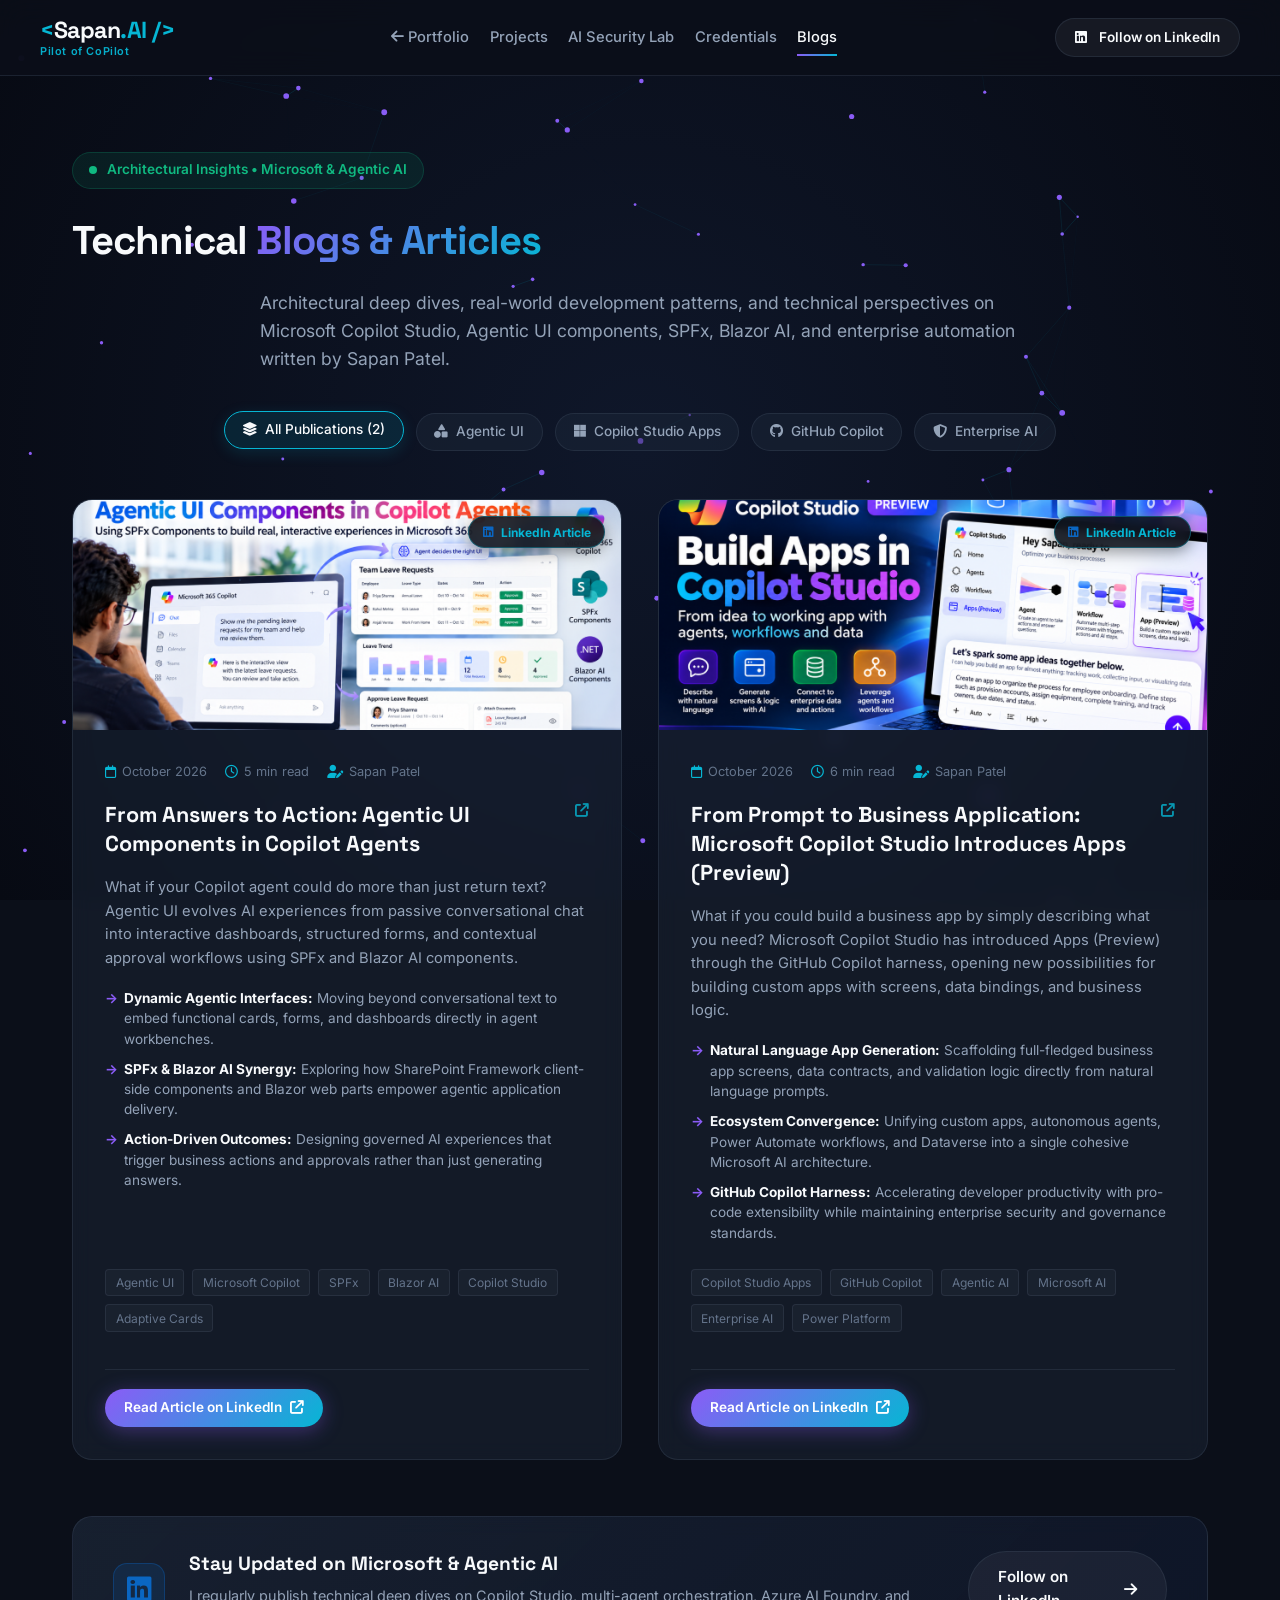
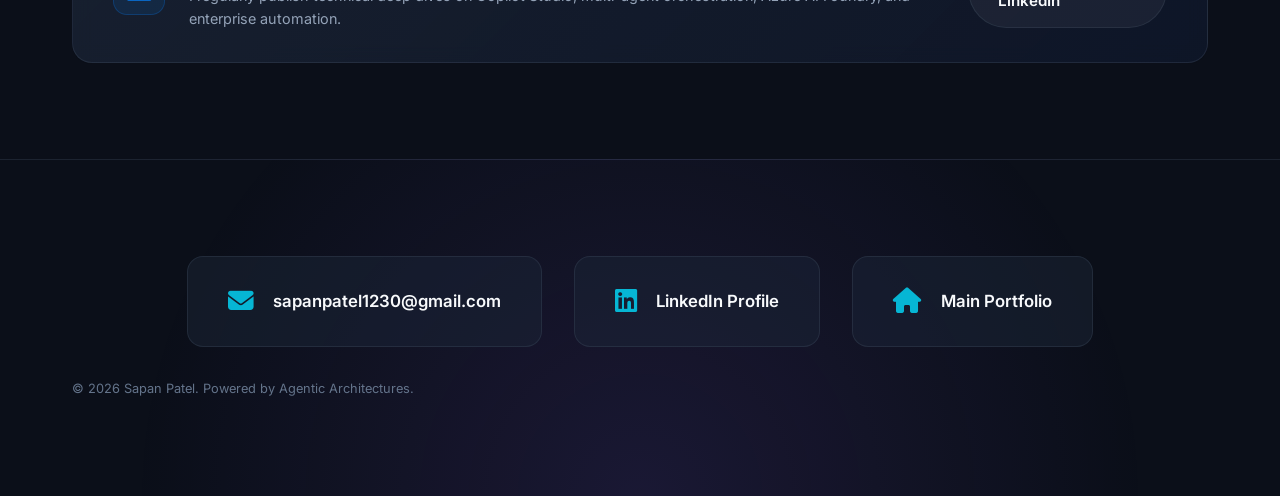
==== blogs.html @ 6edb5a51 "feat: move blogs to standalone blogs.html, remove blogs from main page, and fix header spacing" ====
<!DOCTYPE html>
<html lang="en">
<head>
    <meta charset="UTF-8">
    <meta name="viewport" content="width=device-width, initial-scale=1.0">
    <title>Technical Blogs &amp; Articles | Sapan Patel - AI Automation Lead &amp; Agent Architect</title>
    <meta name="description" content="Technical publications, articles, and architectural deep dives by Sapan Patel on Microsoft Copilot Studio, Agentic UI, SPFx, Blazor AI, and autonomous enterprise systems.">
    <!-- Google Fonts -->
    <link rel="preconnect" href="https://fonts.googleapis.com">
    <link rel="preconnect" href="https://fonts.gstatic.com" crossorigin>
    <link href="https://fonts.googleapis.com/css2?family=Space+Grotesk:wght@300;400;500;600;700&family=Inter:wght@300;400;500;600;700&display=swap" rel="stylesheet">
    <!-- FontAwesome icons -->
    <link rel="stylesheet" href="https://cdnjs.cloudflare.com/ajax/libs/font-awesome/6.4.0/css/all.min.css">
    <!-- Stylesheet -->
    <link rel="stylesheet" href="index.css?v=30.0">
</head>
<body class="blogs-page">
    <!-- Canvas for neural particle background -->
    <canvas id="particle-canvas"></canvas>

    <!-- Floating Navigation Bar -->
    <header class="header">
        <div class="logo">
            <a href="index.html" class="logo-link" title="Return to Sapan Patel Portfolio">
                <span class="logo-main"><span class="logo-accent">&lt;</span>Sapan<span class="logo-accent">.AI /&gt;</span></span>
                <span class="logo-tagline">Pilot of CoPilot</span>
            </a>
        </div>
        <nav class="nav-links">
            <a href="index.html" class="nav-link"><i class="fa-solid fa-arrow-left"></i> Portfolio</a>
            <a href="index.html#projects" class="nav-link">Projects</a>
            <a href="prompt-propagation-firewall.html" class="nav-link">AI Security Lab</a>
            <a href="index.html#credentials" class="nav-link">Credentials</a>
            <a href="blogs.html" class="nav-link active">Blogs</a>
        </nav>
        <div class="header-cta">
            <a href="https://in.linkedin.com/in/sapan-patel-807321222" target="_blank" rel="noopener noreferrer" class="btn btn-secondary btn-sm">
                <i class="fa-brands fa-linkedin"></i> Follow on LinkedIn
            </a>
        </div>
        <button class="mobile-menu-btn" aria-label="Toggle Menu">
            <i class="fa-solid fa-bars"></i>
        </button>
    </header>

    <!-- Mobile Navigation Drawer -->
    <div class="mobile-nav">
        <a href="index.html" class="mobile-link"><i class="fa-solid fa-arrow-left"></i> Back to Portfolio</a>
        <a href="index.html#projects" class="mobile-link">Projects</a>
        <a href="prompt-propagation-firewall.html" class="mobile-link">AI Security Lab</a>
        <a href="index.html#credentials" class="mobile-link">Credentials</a>
        <a href="blogs.html" class="mobile-link active">Blogs</a>
        <a href="https://in.linkedin.com/in/sapan-patel-807321222" target="_blank" rel="noopener noreferrer" class="mobile-link">
            <i class="fa-brands fa-linkedin"></i> LinkedIn Profile
        </a>
        <a href="index.html#contact" class="mobile-link">Contact</a>
    </div>

    <!-- Main Content Container -->
    <main class="blogs-main">
        <!-- Hero Header Section -->
        <section class="section blogs-hero-section">
            <div class="container text-center">
                <div class="status-badge" style="margin-bottom: 1.25rem;">
                    <span class="pulse-dot"></span> Architectural Insights • Microsoft &amp; Agentic AI
                </div>
                <h1 class="section-title">
                    Technical <span class="gradient-text">Blogs &amp; Articles</span>
                </h1>
                <p class="section-subtitle" style="max-width: 760px; margin: 0 auto 2.5rem auto;">
                    Architectural deep dives, real-world development patterns, and technical perspectives on Microsoft Copilot Studio, Agentic UI components, SPFx, Blazor AI, and enterprise automation written by Sapan Patel.
                </p>

                <!-- Filter Topics Strip -->
                <div class="blog-filter-strip">
                    <span class="blog-filter-pill active"><i class="fa-solid fa-layer-group"></i> All Publications (2)</span>
                    <span class="blog-filter-pill"><i class="fa-solid fa-shapes"></i> Agentic UI</span>
                    <span class="blog-filter-pill"><i class="fa-brands fa-microsoft"></i> Copilot Studio Apps</span>
                    <span class="blog-filter-pill"><i class="fa-brands fa-github"></i> GitHub Copilot</span>
                    <span class="blog-filter-pill"><i class="fa-solid fa-shield-halved"></i> Enterprise AI</span>
                </div>
            </div>
        </section>

        <!-- Articles Grid Section -->
        <section class="section blogs-content-section" style="padding-top: 0;">
            <div class="container">
                <div class="blogs-grid">
                    <!-- Blog Card 1: Agentic UI Components in Copilot Agents -->
                    <article class="blog-card animate-card">
                        <div class="blog-image-wrapper">
                            <img src="images/blog_agentic_ui.jpg" alt="From Answers to Action: Agentic UI Components in Copilot Agents" class="blog-img" loading="lazy">
                            <span class="blog-platform-badge">
                                <i class="fa-brands fa-linkedin"></i> LinkedIn Article
                            </span>
                        </div>
                        <div class="blog-body">
                            <div class="blog-meta">
                                <span class="blog-meta-item"><i class="fa-regular fa-calendar"></i> October 2026</span>
                                <span class="blog-meta-item"><i class="fa-regular fa-clock"></i> 5 min read</span>
                                <span class="blog-meta-item"><i class="fa-solid fa-user-pen"></i> Sapan Patel</span>
                            </div>
                            <h2 class="blog-title">
                                <a href="https://lnkd.in/p/dkiZC3sN" target="_blank" rel="noopener noreferrer" class="blog-title-link">
                                    From Answers to Action: Agentic UI Components in Copilot Agents <i class="fa-solid fa-arrow-up-right-from-square"></i>
                                </a>
                            </h2>
                            <p class="blog-desc">
                                What if your Copilot agent could do more than just return text? Agentic UI evolves AI experiences from passive conversational chat into interactive dashboards, structured forms, and contextual approval workflows using SPFx and Blazor AI components.
                            </p>
                            <ul class="blog-bullets">
                                <li><strong>Dynamic Agentic Interfaces:</strong> Moving beyond conversational text to embed functional cards, forms, and dashboards directly in agent workbenches.</li>
                                <li><strong>SPFx &amp; Blazor AI Synergy:</strong> Exploring how SharePoint Framework client-side components and Blazor web parts empower agentic application delivery.</li>
                                <li><strong>Action-Driven Outcomes:</strong> Designing governed AI experiences that trigger business actions and approvals rather than just generating answers.</li>
                            </ul>
                            <div class="blog-tags">
                                <span class="tag">Agentic UI</span>
                                <span class="tag">Microsoft Copilot</span>
                                <span class="tag">SPFx</span>
                                <span class="tag">Blazor AI</span>
                                <span class="tag">Copilot Studio</span>
                                <span class="tag">Adaptive Cards</span>
                            </div>
                            <div class="blog-footer">
                                <a href="https://lnkd.in/p/dkiZC3sN" target="_blank" rel="noopener noreferrer" class="btn btn-primary btn-sm blog-btn">
                                    Read Article on LinkedIn <i class="fa-solid fa-arrow-up-right-from-square"></i>
                                </a>
                            </div>
                        </div>
                    </article>

                    <!-- Blog Card 2: Copilot Studio Introduces Apps (Preview) -->
                    <article class="blog-card animate-card">
                        <div class="blog-image-wrapper">
                            <img src="images/blog_copilot_studio_apps.jpg" alt="From Prompt to Business Application: Microsoft Copilot Studio Introduces Apps" class="blog-img" loading="lazy">
                            <span class="blog-platform-badge">
                                <i class="fa-brands fa-linkedin"></i> LinkedIn Article
                            </span>
                        </div>
                        <div class="blog-body">
                            <div class="blog-meta">
                                <span class="blog-meta-item"><i class="fa-regular fa-calendar"></i> October 2026</span>
                                <span class="blog-meta-item"><i class="fa-regular fa-clock"></i> 6 min read</span>
                                <span class="blog-meta-item"><i class="fa-solid fa-user-pen"></i> Sapan Patel</span>
                            </div>
                            <h2 class="blog-title">
                                <a href="https://lnkd.in/p/dCj_-Ehf" target="_blank" rel="noopener noreferrer" class="blog-title-link">
                                    From Prompt to Business Application: Microsoft Copilot Studio Introduces Apps (Preview) <i class="fa-solid fa-arrow-up-right-from-square"></i>
                                </a>
                            </h2>
                            <p class="blog-desc">
                                What if you could build a business app by simply describing what you need? Microsoft Copilot Studio has introduced Apps (Preview) through the GitHub Copilot harness, opening new possibilities for building custom apps with screens, data bindings, and business logic.
                            </p>
                            <ul class="blog-bullets">
                                <li><strong>Natural Language App Generation:</strong> Scaffolding full-fledged business app screens, data contracts, and validation logic directly from natural language prompts.</li>
                                <li><strong>Ecosystem Convergence:</strong> Unifying custom apps, autonomous agents, Power Automate workflows, and Dataverse into a single cohesive Microsoft AI architecture.</li>
                                <li><strong>GitHub Copilot Harness:</strong> Accelerating developer productivity with pro-code extensibility while maintaining enterprise security and governance standards.</li>
                            </ul>
                            <div class="blog-tags">
                                <span class="tag">Copilot Studio Apps</span>
                                <span class="tag">GitHub Copilot</span>
                                <span class="tag">Agentic AI</span>
                                <span class="tag">Microsoft AI</span>
                                <span class="tag">Enterprise AI</span>
                                <span class="tag">Power Platform</span>
                            </div>
                            <div class="blog-footer">
                                <a href="https://lnkd.in/p/dCj_-Ehf" target="_blank" rel="noopener noreferrer" class="btn btn-primary btn-sm blog-btn">
                                    Read Article on LinkedIn <i class="fa-solid fa-arrow-up-right-from-square"></i>
                                </a>
                            </div>
                        </div>
                    </article>
                </div>

                <!-- Follow CTA Banner -->
                <div class="blogs-cta-banner">
                    <div class="blogs-cta-content">
                        <div class="blogs-cta-icon">
                            <i class="fa-brands fa-linkedin"></i>
                        </div>
                        <div class="blogs-cta-text">
                            <h4>Stay Updated on Microsoft &amp; Agentic AI</h4>
                            <p>I regularly publish technical deep dives on Copilot Studio, multi-agent orchestration, Azure AI Foundry, and enterprise automation.</p>
                        </div>
                    </div>
                    <a href="https://in.linkedin.com/in/sapan-patel-807321222" target="_blank" rel="noopener noreferrer" class="btn btn-secondary">
                        Follow on LinkedIn <i class="fa-solid fa-arrow-right"></i>
                    </a>
                </div>
            </div>
        </section>

        <!-- Footer -->
        <footer class="section contact-section" style="padding-top: 3rem;">
            <div class="container text-center">
                <div class="contact-links" style="margin-bottom: 2rem;">
                    <a href="mailto:sapanpatel1230@gmail.com" class="contact-card-link">
                        <div class="c-icon"><i class="fa-solid fa-envelope"></i></div>
                        <span>sapanpatel1230@gmail.com</span>
                    </a>
                    <a href="https://www.linkedin.com/in/sapan-patel-807321222/" target="_blank" rel="noopener noreferrer" class="contact-card-link">
                        <div class="c-icon"><i class="fa-brands fa-linkedin"></i></div>
                        <span>LinkedIn Profile</span>
                    </a>
                    <a href="index.html" class="contact-card-link">
                        <div class="c-icon"><i class="fa-solid fa-house"></i></div>
                        <span>Main Portfolio</span>
                    </a>
                </div>

                <div class="footer-note">
                    <p>&copy; 2026 Sapan Patel. Powered by Agentic Architectures.</p>
                </div>
            </div>
        </footer>
    </main>

    <!-- Interactivity Engine -->
    <script src="main.js?v=25.0"></script>
</body>
</html>
---- index.css ----
/* Sapan Patel Portfolio Theme Stylesheet */

/* --- CSS VARIABLES & TOKENS --- */
:root {
    --bg-darker: #0b0f19;
    --bg-dark: #0f172a;
    --bg-card: rgba(30, 41, 59, 0.45);
    --border-color: rgba(71, 85, 105, 0.3);
    
    --primary: #8b5cf6; /* Electric Purple */
    --primary-glow: rgba(139, 92, 246, 0.35);
    --secondary: #06b6d4; /* Neon Cyan */
    --secondary-glow: rgba(6, 182, 212, 0.35);
    --accent: #ec4899; /* Hot Pink */
    --success: #10b981; /* Emerald Green */
    --warning: #f59e0b; /* Amber */
    
    --text-primary: #f8fafc;
    --text-secondary: #94a3b8;
    --text-muted: #64748b;
    
    --font-heading: 'Space Grotesk', sans-serif;
    --font-body: 'Inter', sans-serif;
    --transition: all 0.3s cubic-bezier(0.4, 0, 0.2, 1);
}

/* --- RESET & BASE STYLES --- */
* {
    margin: 0;
    padding: 0;
    box-sizing: border-box;
    scroll-behavior: smooth;
}

body {
    background-color: var(--bg-darker);
    color: var(--text-primary);
    font-family: var(--font-body);
    line-height: 1.6;
    overflow-x: hidden;
}

#particle-canvas {
    position: fixed;
    top: 0;
    left: 0;
    width: 100vw;
    height: 100vh;
    z-index: -1;
    pointer-events: none;
    background: radial-gradient(circle at 50% 50%, #0f172a 0%, #070a13 100%);
}

.container {
    width: 100%;
    max-width: 1200px;
    margin: 0 auto;
    padding: 0 2rem;
}

/* --- NAVIGATION HEADER --- */
.header {
    position: fixed;
    top: 0;
    left: 0;
    width: 100%;
    height: 76px;
    display: flex;
    justify-content: space-between;
    align-items: center;
    padding: 0 2.5rem;
    gap: 1.5rem;
    z-index: 1000;
    background: rgba(11, 15, 25, 0.85);
    backdrop-filter: blur(14px);
    -webkit-backdrop-filter: blur(14px);
    border-bottom: 1px solid var(--border-color);
    transition: var(--transition);
}

.header.scrolled {
    height: 68px;
    background: rgba(7, 10, 19, 0.94);
    border-bottom-color: rgba(139, 92, 246, 0.25);
    box-shadow: 0 10px 30px rgba(0, 0, 0, 0.35);
}

.logo {
    display: flex;
    align-items: center;
}

.logo-link {
    text-decoration: none;
    display: inline-flex;
    flex-direction: column;
    justify-content: center;
    line-height: 1.15;
}

.logo-main {
    font-family: var(--font-heading);
    font-size: 1.45rem;
    font-weight: 700;
    letter-spacing: -0.5px;
    color: var(--text-primary);
    transition: var(--transition);
}

.logo-accent {
    color: var(--secondary);
}

.logo-tagline {
    font-family: var(--font-body);
    font-size: 0.68rem;
    font-weight: 600;
    letter-spacing: 0.6px;
    color: var(--secondary);
    opacity: 0.95;
    margin-top: 1px;
    transition: var(--transition);
}

.logo-link:hover .logo-main {
    color: #ffffff;
    text-shadow: 0 0 12px rgba(139, 92, 246, 0.4);
}

.logo-link:hover .logo-tagline {
    color: #38bdf8;
    opacity: 1;
}

.nav-links {
    display: flex;
    align-items: center;
    gap: clamp(1rem, 1.6vw, 1.85rem);
    white-space: nowrap;
}

.nav-link {
    text-decoration: none;
    color: var(--text-secondary);
    font-weight: 500;
    font-size: 0.92rem;
    transition: var(--transition);
    position: relative;
    padding: 0.4rem 0;
    white-space: nowrap;
}

.nav-link:hover, .nav-link.active {
    color: var(--text-primary);
}

.nav-link::after {
    content: '';
    position: absolute;
    bottom: 0;
    left: 0;
    width: 0;
    height: 2px;
    background: linear-gradient(to right, var(--primary), var(--secondary));
    transition: var(--transition);
}

.nav-link:hover::after, .nav-link.active::after {
    width: 100%;
}

.mobile-menu-btn {
    display: none;
    background: none;
    border: none;
    color: var(--text-primary);
    font-size: 1.5rem;
    cursor: pointer;
}

.mobile-nav {
    display: none;
}

/* --- BUTTONS --- */
.btn {
    display: inline-flex;
    align-items: center;
    gap: 0.75rem;
    padding: 0.8rem 1.8rem;
    border-radius: 50px;
    font-weight: 600;
    font-size: 0.95rem;
    text-decoration: none;
    cursor: pointer;
    transition: var(--transition);
}

.btn-sm {
    padding: 0.5rem 1.2rem;
    font-size: 0.85rem;
}

.btn-primary {
    background: linear-gradient(135deg, var(--primary) 0%, var(--secondary) 100%);
    color: #fff;
    border: none;
    box-shadow: 0 4px 20px var(--primary-glow);
}

.btn-primary:hover {
    transform: translateY(-2px);
    box-shadow: 0 6px 24px rgba(139, 92, 246, 0.5);
}

.btn-outline {
    background: transparent;
    color: var(--text-primary);
    border: 1px solid var(--primary);
}

.btn-outline:hover {
    background: rgba(139, 92, 246, 0.15);
    transform: translateY(-2px);
    border-color: var(--secondary);
}

.btn-secondary {
    background: rgba(255, 255, 255, 0.05);
    color: var(--text-primary);
    border: 1px solid var(--border-color);
}

.btn-secondary:hover {
    background: rgba(255, 255, 255, 0.1);
    border-color: var(--text-secondary);
}

/* --- SECTIONS --- */
.section {
    padding: 8rem 0 6rem 0;
    position: relative;
}

.section-header {
    margin-bottom: 4rem;
    max-width: 700px;
    margin-left: auto;
    margin-right: auto;
}

.section-title {
    font-family: var(--font-heading);
    font-size: 2.5rem;
    font-weight: 700;
    margin-bottom: 1rem;
    letter-spacing: -1px;
}

.section-subtitle {
    color: var(--text-secondary);
    font-size: 1.1rem;
}

.gradient-text {
    background: linear-gradient(135deg, var(--primary) 0%, var(--secondary) 100%);
    -webkit-background-clip: text;
    -webkit-text-fill-color: transparent;
}

/* --- HERO SECTION --- */
.hero-section {
    min-height: 100vh;
    display: flex;
    align-items: center;
}

.hero-grid {
    display: grid;
    grid-template-columns: 1.2fr 0.8fr;
    gap: 4rem;
    align-items: center;
}

.status-badge {
    display: inline-flex;
    align-items: center;
    gap: 0.6rem;
    background: rgba(16, 185, 129, 0.1);
    border: 1px solid rgba(16, 185, 129, 0.2);
    color: var(--success);
    padding: 0.4rem 1rem;
    border-radius: 50px;
    font-size: 0.85rem;
    font-weight: 600;
    margin-bottom: 2rem;
}

.pulse-dot {
    width: 8px;
    height: 8px;
    background-color: var(--success);
    border-radius: 50%;
    animation: pulse 1.8s infinite;
}

@keyframes pulse {
    0% { transform: scale(0.95); box-shadow: 0 0 0 0 rgba(16, 185, 129, 0.7); }
    70% { transform: scale(1); box-shadow: 0 0 0 8px rgba(16, 185, 129, 0); }
    100% { transform: scale(0.95); box-shadow: 0 0 0 0 rgba(16, 185, 129, 0); }
}

.hero-title {
    font-family: var(--font-heading);
    font-size: 3.8rem;
    font-weight: 700;
    line-height: 1.15;
    letter-spacing: -2px;
    margin-bottom: 1.5rem;
}

.hero-description {
    font-size: 1.15rem;
    color: var(--text-secondary);
    margin-bottom: 2.5rem;
}

.hero-description strong {
    color: var(--text-primary);
}

.hero-tech-tags {
    display: flex;
    flex-wrap: wrap;
    gap: 0.75rem;
    margin-top: 2.75rem;
    margin-bottom: 1rem;
    width: 100%;
}

.tech-tag {
    background: var(--bg-card);
    border: 1px solid var(--border-color);
    padding: 0.4rem 1rem;
    border-radius: 8px;
    font-size: 0.85rem;
    font-weight: 500;
    color: var(--text-secondary);
    display: flex;
    align-items: center;
    gap: 0.5rem;
    transition: var(--transition);
}

.tech-tag:hover {
    border-color: var(--primary);
    color: var(--text-primary);
    transform: translateY(-2px);
}

.hero-actions {
    display: flex;
    gap: 1.5rem;
}

.hero-visual {
    position: relative;
    display: flex;
    justify-content: center;
    align-items: center;
}

.tech-hub-ring {
    position: relative;
    width: 320px;
    height: 320px;
    border-radius: 50%;
    border: 2px dashed rgba(139, 92, 246, 0.25);
    background: rgba(15, 23, 42, 0.4);
    box-shadow: inset 0 0 50px rgba(139, 92, 246, 0.05);
    display: flex;
    justify-content: center;
    align-items: center;
    animation: rotate 80s linear infinite;
}

.hub-center {
    width: 130px;
    height: 130px;
    border-radius: 50%;
    background: radial-gradient(circle, var(--bg-dark) 0%, var(--bg-darker) 100%);
    border: 2px solid var(--primary);
    box-shadow: 0 0 30px var(--primary-glow);
    display: flex;
    flex-direction: column;
    justify-content: center;
    align-items: center;
    z-index: 5;
    animation: counter-rotate 80s linear infinite;
}

.hub-icon {
    font-size: 1.8rem;
    color: var(--secondary);
    margin-bottom: 0.2rem;
    text-shadow: 0 0 10px var(--secondary-glow);
}

.hub-title {
    font-family: var(--font-heading);
    font-size: 0.95rem;
    font-weight: 700;
    letter-spacing: 1px;
    color: var(--text-primary);
}

.hub-subtitle {
    font-size: 0.65rem;
    color: var(--text-secondary);
    text-transform: uppercase;
    font-weight: 600;
    letter-spacing: 0.5px;
}

.orbit-node {
    position: absolute;
    width: 64px;
    height: 64px;
    border-radius: 50%;
    background: var(--bg-dark);
    border: 2px solid var(--border-color);
    display: flex;
    flex-direction: column;
    justify-content: center;
    align-items: center;
    box-shadow: 0 8px 24px rgba(0, 0, 0, 0.4);
    transition: var(--transition);
    cursor: pointer;
    z-index: 10;
    animation: counter-rotate 80s linear infinite;
}

.orbit-node i {
    font-size: 1.25rem;
    color: var(--text-secondary);
    transition: var(--transition);
}

.node-label {
    font-size: 0.65rem;
    font-weight: 600;
    margin-top: 0.2rem;
    color: var(--text-muted);
    transition: var(--transition);
}

/* Individual node placements and behaviors */
.node-copilot {
    top: 5px;
    left: calc(50% - 32px);
    border-color: rgba(139, 92, 246, 0.4);
}
.node-copilot:hover {
    border-color: var(--primary);
    box-shadow: 0 0 20px rgba(139, 92, 246, 0.4);
}
.node-copilot:hover i {
    color: var(--primary);
}
.node-copilot:hover .node-label {
    color: var(--text-primary);
}

.node-cowork {
    top: calc(50% - 32px);
    right: 5px;
    border-color: rgba(236, 72, 153, 0.4);
}
.node-cowork:hover {
    border-color: var(--accent);
    box-shadow: 0 0 20px rgba(236, 72, 153, 0.4);
}
.node-cowork:hover i {
    color: var(--accent);
}
.node-cowork:hover .node-label {
    color: var(--text-primary);
}

.node-automate {
    bottom: 5px;
    left: calc(50% - 32px);
    border-color: rgba(6, 182, 212, 0.4);
}
.node-automate:hover {
    border-color: var(--secondary);
    box-shadow: 0 0 20px rgba(6, 182, 212, 0.4);
}
.node-automate:hover i {
    color: var(--secondary);
}
.node-automate:hover .node-label {
    color: var(--text-primary);
}

.node-foundry {
    top: calc(50% - 32px);
    left: 5px;
    border-color: rgba(16, 185, 129, 0.4);
}
.node-foundry:hover {
    border-color: var(--success);
    box-shadow: 0 0 20px rgba(16, 185, 129, 0.4);
}
.node-foundry:hover i {
    color: var(--success);
}
.node-foundry:hover .node-label {
    color: var(--text-primary);
}

@keyframes rotate {
    from { transform: rotate(0deg); }
    to { transform: rotate(360deg); }
}

@keyframes counter-rotate {
    from { transform: rotate(360deg); }
    to { transform: rotate(0deg); }
}

.stat-card {
    position: absolute;
    background: rgba(15, 23, 42, 0.85);
    border: 1px solid var(--border-color);
    border-radius: 12px;
    padding: 0.8rem 1.2rem;
    display: flex;
    align-items: center;
    gap: 0.8rem;
    box-shadow: 0 8px 32px rgba(0, 0, 0, 0.4);
    backdrop-filter: blur(8px);
    z-index: 50;
    transition: var(--transition);
}

.stat-card:hover {
    transform: translateY(-4px);
    border-color: var(--secondary);
}

.stat-card-1 {
    bottom: -20px;
    left: -40px;
}

.stat-card-2 {
    top: 20px;
    right: -30px;
}

.stat-card-3 {
    top: -40px;
    left: -60px;
}

.stat-icon {
    width: 38px;
    height: 38px;
    border-radius: 50%;
    background: linear-gradient(135deg, rgba(139, 92, 246, 0.2), rgba(6, 182, 212, 0.2));
    display: flex;
    justify-content: center;
    align-items: center;
    color: var(--secondary);
    font-size: 1.1rem;
}

.stat-info {
    display: flex;
    flex-direction: column;
}

.stat-val {
    font-family: var(--font-heading);
    font-size: 1.2rem;
    font-weight: 700;
}

.stat-label {
    font-size: 0.75rem;
    color: var(--text-secondary);
}

/* --- COPILOT CHAT TERMINAL --- */
.chatbot-section {
    background-color: rgba(11, 15, 25, 0.4);
}

.copilot-container {
    display: grid;
    grid-template-columns: 320px 1fr;
    height: 550px;
    background: var(--bg-card);
    border: 1px solid var(--border-color);
    border-radius: 20px;
    overflow: hidden;
    backdrop-filter: blur(16px);
    -webkit-backdrop-filter: blur(16px);
    box-shadow: 0 20px 50px rgba(0,0,0,0.3);
}

.copilot-sidebar {
    background: rgba(15, 23, 42, 0.85);
    border-right: 1px solid var(--border-color);
    padding: 1.5rem;
    display: flex;
    flex-direction: column;
    gap: 1.5rem;
    min-height: 0;
}

.copilot-header {
    display: flex;
    align-items: center;
    gap: 1rem;
    padding-bottom: 1.2rem;
    border-bottom: 1px solid var(--border-color);
}

.agent-avatar {
    width: 44px;
    height: 44px;
    border-radius: 50%;
    background: linear-gradient(135deg, var(--primary), var(--secondary));
    display: flex;
    justify-content: center;
    align-items: center;
    color: #fff;
    font-size: 1.3rem;
}

.agent-info h3 {
    font-size: 1.05rem;
    font-weight: 600;
}

.agent-info p {
    font-size: 0.75rem;
    color: var(--text-secondary);
    display: flex;
    align-items: center;
    gap: 0.4rem;
}

.online-indicator {
    width: 6px;
    height: 6px;
    background-color: var(--success);
    border-radius: 50%;
    display: inline-block;
}

.sidebar-prompts {
    display: flex;
    flex-direction: column;
    gap: 0.6rem;
    overflow-y: auto;
    flex: 1;
    min-height: 0;
    padding-right: 0.2rem;
}

/* Styled scrollbars for chatbot logs & prompts */
.sidebar-prompts::-webkit-scrollbar,
.chat-messages::-webkit-scrollbar {
    width: 6px;
}

.sidebar-prompts::-webkit-scrollbar-track,
.chat-messages::-webkit-scrollbar-track {
    background: rgba(255, 255, 255, 0.01);
    border-radius: 4px;
}

.sidebar-prompts::-webkit-scrollbar-thumb,
.chat-messages::-webkit-scrollbar-thumb {
    background: rgba(139, 92, 246, 0.35);
    border-radius: 4px;
}

.sidebar-prompts::-webkit-scrollbar-thumb:hover,
.chat-messages::-webkit-scrollbar-thumb:hover {
    background: var(--primary);
}

.sidebar-prompts h4 {
    font-size: 0.8rem;
    text-transform: uppercase;
    letter-spacing: 1px;
    color: var(--text-muted);
    margin-bottom: 0.4rem;
}

.prompt-btn {
    background: rgba(255, 255, 255, 0.02);
    border: 1px solid var(--border-color);
    border-radius: 10px;
    padding: 0.7rem 1rem;
    color: var(--text-secondary);
    font-size: 0.85rem;
    text-align: left;
    cursor: pointer;
    transition: var(--transition);
}

.prompt-btn:hover {
    background: rgba(139, 92, 246, 0.1);
    color: var(--text-primary);
    border-color: var(--primary);
    transform: translateX(3px);
}

.copilot-chat {
    display: flex;
    flex-direction: column;
    background: rgba(11, 15, 25, 0.2);
    min-height: 0;
}

.chat-messages {
    flex: 1;
    overflow-y: auto;
    padding: 2rem;
    display: flex;
    flex-direction: column;
    gap: 1.5rem;
}

.chat-message {
    display: flex;
    gap: 1rem;
    max-width: 80%;
    animation: fadeUp 0.3s ease forwards;
}

.chat-message.agent {
    align-self: flex-start;
}

.chat-message.user {
    align-self: flex-end;
    flex-direction: row-reverse;
}

@keyframes fadeUp {
    from { opacity: 0; transform: translateY(10px); }
    to { opacity: 1; transform: translateY(0); }
}

.message-avatar {
    width: 32px;
    height: 32px;
    border-radius: 50%;
    background: rgba(255, 255, 255, 0.05);
    border: 1px solid var(--border-color);
    display: flex;
    justify-content: center;
    align-items: center;
    color: var(--text-secondary);
    font-size: 0.9rem;
    flex-shrink: 0;
}

.chat-message.agent .message-avatar {
    background: linear-gradient(135deg, rgba(139, 92, 246, 0.2), rgba(6, 182, 212, 0.2));
    border-color: var(--primary);
    color: var(--secondary);
}

.message-content-wrapper {
    display: flex;
    flex-direction: column;
    gap: 0.3rem;
}

.message-sender {
    font-size: 0.75rem;
    font-weight: 600;
    color: var(--text-muted);
}

.chat-message.user .message-sender {
    text-align: right;
}

.message-text {
    background: rgba(30, 41, 59, 0.8);
    border: 1px solid var(--border-color);
    padding: 0.8rem 1.2rem;
    border-radius: 15px;
    border-top-left-radius: 0;
    font-size: 0.9rem;
    color: var(--text-primary);
    line-height: 1.5;
}

.chat-message.user .message-text {
    background: linear-gradient(135deg, rgba(139, 92, 246, 0.25) 0%, rgba(6, 182, 212, 0.25) 100%);
    border-color: var(--primary);
    border-radius: 15px;
    border-top-right-radius: 0;
}

.message-time {
    font-size: 0.7rem;
    color: var(--text-muted);
}

.chat-message.user .message-time {
    text-align: right;
}

.chat-input-form {
    display: flex;
    padding: 1.2rem 2rem;
    border-top: 1px solid var(--border-color);
    background: rgba(15, 23, 42, 0.8);
    gap: 1rem;
}

#chat-input {
    flex: 1;
    background: rgba(255, 255, 255, 0.03);
    border: 1px solid var(--border-color);
    padding: 0.8rem 1.2rem;
    border-radius: 50px;
    color: var(--text-primary);
    font-family: var(--font-body);
    font-size: 0.9rem;
    outline: none;
    transition: var(--transition);
}

#chat-input:focus {
    border-color: var(--primary);
    background: rgba(255, 255, 255, 0.05);
    box-shadow: 0 0 10px rgba(139, 92, 246, 0.2);
}

.chat-send-btn {
    width: 44px;
    height: 44px;
    border-radius: 50%;
    background: linear-gradient(135deg, var(--primary), var(--secondary));
    border: none;
    color: #fff;
    cursor: pointer;
    display: flex;
    justify-content: center;
    align-items: center;
    transition: var(--transition);
}

.chat-send-btn:hover {
    transform: scale(1.05);
    box-shadow: 0 0 15px var(--primary-glow);
}

.highlight-label {
    background: rgba(139, 92, 246, 0.2);
    color: #c084fc;
    padding: 0.1rem 0.4rem;
    border-radius: 4px;
    font-family: var(--font-heading);
    font-size: 0.8rem;
    font-weight: 600;
}

.bullet-list {
    margin-left: 1.2rem;
    margin-top: 0.5rem;
    display: flex;
    flex-direction: column;
    gap: 0.3rem;
}

/* --- INTERACTIVE ARCHITECTURE FLOWS --- */
.flows-interface {
    display: flex;
    flex-direction: column;
    gap: 2rem;
}

.flow-tabs {
    display: grid;
    grid-template-columns: repeat(3, 1fr);
    gap: 1.5rem;
}

.flow-tab {
    background: var(--bg-card);
    border: 1px solid var(--border-color);
    padding: 1.2rem 1.5rem;
    border-radius: 16px;
    display: flex;
    align-items: center;
    gap: 1.2rem;
    cursor: pointer;
    text-align: left;
    transition: var(--transition);
}

.flow-tab i {
    font-size: 1.8rem;
    color: var(--text-secondary);
    transition: var(--transition);
}

.flow-tab.active {
    background: rgba(139, 92, 246, 0.12);
    border-color: var(--primary);
    box-shadow: 0 8px 30px rgba(139, 92, 246, 0.15);
}

.flow-tab.active i {
    color: var(--secondary);
}

.tab-meta {
    display: flex;
    flex-direction: column;
}

.tab-title {
    font-family: var(--font-heading);
    font-weight: 700;
    font-size: 1.05rem;
    color: var(--text-primary);
}

.tab-desc {
    font-size: 0.8rem;
    color: var(--text-secondary);
}

.flow-display {
    display: grid;
    grid-template-columns: 1fr 340px;
    background: var(--bg-card);
    border: 1px solid var(--border-color);
    border-radius: 24px;
    min-height: 420px;
    overflow: hidden;
}

.flow-canvas-container {
    background: rgba(11, 15, 25, 0.6);
    display: flex;
    justify-content: center;
    align-items: center;
    position: relative;
    padding: 1rem;
    overflow: hidden;
}

.flow-svg {
    width: 100%;
    height: 100%;
    display: none;
}

.flow-svg.active {
    display: block;
}

/* SVG Node animation elements */
.flow-node {
    cursor: pointer;
    transition: var(--transition);
}

.flow-node rect {
    transition: var(--transition);
}

.flow-node:hover rect {
    stroke: var(--secondary);
    fill: rgba(30, 41, 59, 0.8);
}

.flow-node.highlight rect {
    stroke: var(--primary);
}

.data-packet {
    filter: drop-shadow(0 0 6px var(--secondary));
}

.flow-details-card {
    background: rgba(15, 23, 42, 0.95);
    border-left: 1px solid var(--border-color);
    padding: 2.5rem 2rem;
    display: flex;
    flex-direction: column;
    gap: 1.2rem;
}

.flow-details-card h3 {
    font-family: var(--font-heading);
    font-size: 1.4rem;
    font-weight: 700;
}

.node-meta-tag {
    align-self: flex-start;
    background: rgba(6, 182, 212, 0.15);
    color: var(--secondary);
    padding: 0.2rem 0.8rem;
    border-radius: 50px;
    font-size: 0.75rem;
    font-weight: 700;
    text-transform: uppercase;
}

.flow-details-card p {
    font-size: 0.92rem;
    color: var(--text-secondary);
    line-height: 1.6;
}

.flow-stat-metric {
    margin-top: 1rem;
    padding: 1rem;
    background: rgba(255, 255, 255, 0.02);
    border: 1px solid var(--border-color);
    border-radius: 12px;
    display: flex;
    flex-direction: column;
}

.metric-num {
    font-family: var(--font-heading);
    font-size: 1.8rem;
    font-weight: 700;
    color: var(--success);
}

.metric-text {
    font-size: 0.75rem;
    color: var(--text-secondary);
}

/* --- PROFESSIONAL TIMELINE --- */
.timeline {
    position: relative;
    max-width: 1000px;
    margin: 4rem auto 0 auto;
    padding: 2rem 0;
}

.timeline-bar {
    position: absolute;
    top: 0;
    left: 50%;
    transform: translateX(-50%);
    width: 2px;
    height: 100%;
    background: linear-gradient(to bottom, var(--primary), var(--secondary), transparent);
}

.timeline-item {
    position: relative;
    margin-bottom: 4rem;
    width: 50%;
    padding: 0 3rem;
}

.timeline-item:nth-child(odd) {
    left: 0;
    text-align: right;
}

.timeline-item:nth-child(even) {
    left: 50%;
    text-align: left;
}

.timeline-dot {
    position: absolute;
    top: 5px;
    left: 100%;
    transform: translateX(-50%);
    width: 16px;
    height: 16px;
    border-radius: 50%;
    background-color: var(--bg-darker);
    border: 3px solid var(--secondary);
    z-index: 10;
    box-shadow: 0 0 10px var(--secondary-glow);
}

.timeline-item:nth-child(even) .timeline-dot {
    left: 0;
}

.timeline-dot.current {
    background-color: var(--primary);
    border-color: var(--primary);
    box-shadow: 0 0 15px var(--primary-glow);
}

.timeline-date {
    font-family: var(--font-heading);
    font-weight: 700;
    font-size: 1.1rem;
    color: var(--secondary);
    margin-bottom: 0.8rem;
}

.timeline-card {
    background: var(--bg-card);
    border: 1px solid var(--border-color);
    border-radius: 20px;
    padding: 2rem;
    backdrop-filter: blur(8px);
    -webkit-backdrop-filter: blur(8px);
    transition: var(--transition);
}

.timeline-card:hover {
    border-color: var(--primary);
    transform: translateY(-4px);
    box-shadow: 0 10px 30px rgba(139, 92, 246, 0.1);
}

.card-header {
    margin-bottom: 1.2rem;
}

.role-title {
    font-family: var(--font-heading);
    font-size: 1.3rem;
    font-weight: 700;
}

.company-name {
    font-size: 0.95rem;
    color: var(--text-secondary);
    font-weight: 500;
}

.timeline-bullets {
    list-style: none;
    display: flex;
    flex-direction: column;
    gap: 0.8rem;
    margin-bottom: 1.5rem;
    text-align: left;
}

.timeline-bullets li {
    font-size: 0.9rem;
    color: var(--text-secondary);
    position: relative;
    padding-left: 1.2rem;
}

.timeline-bullets li::before {
    content: '▪';
    color: var(--secondary);
    position: absolute;
    left: 0;
    font-size: 0.9rem;
}

.timeline-tech {
    display: flex;
    flex-wrap: wrap;
    gap: 0.5rem;
    justify-content: flex-start;
}

.timeline-item:nth-child(odd) .timeline-tech {
    justify-content: flex-end;
}

.badge {
    background: rgba(255, 255, 255, 0.03);
    border: 1px solid var(--border-color);
    color: var(--text-secondary);
    padding: 0.3rem 0.8rem;
    border-radius: 4px;
    font-size: 0.75rem;
    font-weight: 500;
}

/* --- KEY PROJECTS --- */
.projects-grid {
    display: grid;
    grid-template-columns: repeat(auto-fit, minmax(340px, 1fr));
    gap: 2rem;
}

.project-card {
    background: var(--bg-card);
    border: 1px solid var(--border-color);
    border-radius: 20px;
    padding: 2.2rem;
    display: flex;
    flex-direction: column;
    gap: 1.2rem;
    backdrop-filter: blur(8px);
    -webkit-backdrop-filter: blur(8px);
    transition: var(--transition);
}

.project-card:hover {
    border-color: var(--secondary);
    transform: translateY(-6px);
    box-shadow: 0 12px 35px rgba(6, 182, 212, 0.08);
}

.project-header {
    display: flex;
    justify-content: space-between;
    align-items: center;
}

.project-icon {
    width: 44px;
    height: 44px;
    border-radius: 12px;
    background: rgba(6, 182, 212, 0.1);
    color: var(--secondary);
    font-size: 1.3rem;
    display: flex;
    justify-content: center;
    align-items: center;
}

.project-metric {
    background: rgba(16, 185, 129, 0.1);
    border: 1px solid rgba(16, 185, 129, 0.2);
    color: var(--success);
    font-size: 0.75rem;
    font-weight: 700;
    padding: 0.3rem 0.8rem;
    border-radius: 50px;
}

.project-card h3 {
    font-family: var(--font-heading);
    font-size: 1.35rem;
    font-weight: 700;
}

.project-desc {
    font-size: 0.92rem;
    color: var(--text-secondary);
}

.project-bullets {
    list-style: none;
    display: flex;
    flex-direction: column;
    gap: 0.6rem;
    margin-bottom: 0.5rem;
}

.project-bullets li {
    font-size: 0.85rem;
    color: var(--text-secondary);
    position: relative;
    padding-left: 1.2rem;
}

.project-bullets li::before {
    content: '→';
    color: var(--primary);
    position: absolute;
    left: 0;
}

.project-tags {
    display: flex;
    flex-wrap: wrap;
    gap: 0.5rem;
    margin-top: auto;
}

.tag {
    background: rgba(255, 255, 255, 0.03);
    border: 1px solid var(--border-color);
    color: var(--text-muted);
    font-size: 0.75rem;
    padding: 0.2rem 0.6rem;
    border-radius: 4px;
}

/* --- CREDENTIALS, CERTS, AND RESEARCH --- */
.credentials-grid {
    display: grid;
    grid-template-columns: 1fr 1fr;
    gap: 4rem;
}

.certs-container, .achievements-container {
    display: flex;
    flex-direction: column;
    gap: 2rem;
}

.certs-grid {
    display: grid;
    grid-template-columns: repeat(auto-fit, minmax(240px, 1fr));
    gap: 1.2rem;
}

.cert-card {
    background: rgba(255, 255, 255, 0.02);
    border: 1px solid var(--border-color);
    border-radius: 12px;
    padding: 1.2rem;
    display: flex;
    align-items: center;
    gap: 1rem;
    transition: var(--transition);
}

.cert-card:hover {
    background: rgba(255, 255, 255, 0.04);
    border-color: rgba(139, 92, 246, 0.4);
    transform: translateY(-2px);
}

.cert-icon {
    font-size: 1.5rem;
    color: var(--primary);
    width: 40px;
    text-align: center;
}

.cert-info h4 {
    font-size: 0.9rem;
    font-weight: 600;
}

.cert-info p {
    font-size: 0.75rem;
    color: var(--text-secondary);
}

a.cert-card {
    text-decoration: none;
    color: inherit;
    display: flex;
}

.cert-card-featured {
    border-color: rgba(6, 182, 212, 0.45);
    background: linear-gradient(135deg, rgba(6, 182, 212, 0.08) 0%, rgba(139, 92, 246, 0.06) 100%);
    position: relative;
    box-shadow: 0 4px 20px rgba(6, 182, 212, 0.08);
}

.cert-card-featured:hover {
    border-color: var(--secondary);
    background: linear-gradient(135deg, rgba(6, 182, 212, 0.12) 0%, rgba(139, 92, 246, 0.1) 100%);
    box-shadow: 0 6px 24px rgba(6, 182, 212, 0.25);
    transform: translateY(-3px);
}

.cert-badge-icon {
    display: flex;
    align-items: center;
    justify-content: center;
}

.cert-badge-img {
    width: 38px;
    height: 38px;
    object-fit: contain;
    filter: drop-shadow(0 2px 4px rgba(0, 0, 0, 0.3));
}

.cert-badge-header {
    display: flex;
    align-items: center;
    justify-content: space-between;
    gap: 0.5rem;
}

.cert-verify-tag {
    font-size: 0.65rem;
    color: var(--secondary);
    background: rgba(6, 182, 212, 0.12);
    border: 1px solid rgba(6, 182, 212, 0.25);
    padding: 1px 6px;
    border-radius: 4px;
    font-weight: 600;
    display: inline-flex;
    align-items: center;
    gap: 3px;
    white-space: nowrap;
    text-transform: uppercase;
    letter-spacing: 0.3px;
}

/* --- UNIFIED OPENAI CHATGPT EXPERT CARD --- */
.cert-card-unified-expert {
    grid-column: 1 / -1;
    display: flex;
    flex-direction: column;
    gap: 1.15rem;
    background: linear-gradient(135deg, rgba(234, 179, 8, 0.08) 0%, rgba(16, 185, 129, 0.05) 50%, rgba(139, 92, 246, 0.07) 100%);
    border: 1px solid rgba(234, 179, 8, 0.35);
    border-radius: 16px;
    padding: 1.4rem 1.5rem;
    box-shadow: 0 10px 30px rgba(0, 0, 0, 0.35), 0 0 25px rgba(234, 179, 8, 0.08);
    position: relative;
    overflow: hidden;
    transition: var(--transition);
}

.cert-card-unified-expert::before {
    content: '';
    position: absolute;
    top: 0;
    left: 0;
    width: 100%;
    height: 3px;
    background: linear-gradient(90deg, #eab308, #10b981, #06b6d4, #8b5cf6);
}

.cert-card-unified-expert:hover {
    border-color: rgba(234, 179, 8, 0.65);
    background: linear-gradient(135deg, rgba(234, 179, 8, 0.11) 0%, rgba(16, 185, 129, 0.07) 50%, rgba(139, 92, 246, 0.09) 100%);
    box-shadow: 0 14px 40px rgba(0, 0, 0, 0.45), 0 0 35px rgba(234, 179, 8, 0.18);
    transform: translateY(-2px);
}

.cert-unified-header {
    display: flex;
    align-items: center;
    gap: 1.25rem;
    padding-bottom: 1.1rem;
    border-bottom: 1px solid rgba(255, 255, 255, 0.08);
}

.cert-unified-badge-wrap {
    position: relative;
    flex-shrink: 0;
    width: 66px;
    height: 66px;
    display: flex;
    align-items: center;
    justify-content: center;
    background: radial-gradient(circle, rgba(234, 179, 8, 0.22) 0%, transparent 70%);
    border-radius: 50%;
}

.cert-unified-badge-img {
    width: 60px;
    height: 60px;
    object-fit: contain;
    filter: drop-shadow(0 4px 12px rgba(234, 179, 8, 0.4));
    transition: transform 0.3s cubic-bezier(0.16, 1, 0.3, 1);
}

.cert-card-unified-expert:hover .cert-unified-badge-img {
    transform: scale(1.08) rotate(2deg);
}

.cert-unified-meta {
    flex: 1;
    min-width: 0;
}

.cert-unified-meta-top {
    display: flex;
    align-items: center;
    justify-content: space-between;
    gap: 0.75rem;
    flex-wrap: wrap;
    margin-bottom: 0.35rem;
}

.cert-unified-title {
    font-size: 1.25rem;
    font-weight: 700;
    color: #ffffff;
    letter-spacing: -0.01em;
    margin: 0;
    display: flex;
    align-items: center;
    gap: 0.5rem;
}

.cert-verify-openai {
    background: rgba(16, 185, 129, 0.14);
    border: 1px solid rgba(16, 185, 129, 0.4);
    color: #34d399;
    font-size: 0.7rem;
    padding: 3px 10px;
    border-radius: 20px;
    font-weight: 600;
    display: inline-flex;
    align-items: center;
    gap: 5px;
    text-transform: uppercase;
    letter-spacing: 0.5px;
    box-shadow: 0 0 12px rgba(16, 185, 129, 0.2);
}

.cert-unified-meta-sub {
    display: flex;
    align-items: center;
    gap: 0.75rem 1.4rem;
    flex-wrap: wrap;
    font-size: 0.82rem;
    color: var(--text-secondary);
}

.cert-unified-meta-sub span {
    display: inline-flex;
    align-items: center;
    gap: 0.4rem;
}

.cert-sub-credentials-list {
    display: flex;
    flex-direction: column;
    gap: 0.65rem;
}

.cert-sub-credential-item {
    display: flex;
    align-items: center;
    justify-content: space-between;
    gap: 1rem;
    padding: 0.85rem 1.15rem;
    background: rgba(15, 23, 42, 0.6);
    border: 1px solid rgba(255, 255, 255, 0.06);
    border-radius: 10px;
    transition: all 0.25s ease;
}

.cert-sub-credential-item:hover {
    background: rgba(30, 41, 59, 0.8);
    border-color: rgba(234, 179, 8, 0.35);
    transform: translateX(3px);
}

.cert-sub-info {
    flex: 1;
    min-width: 0;
}

.cert-sub-title-row {
    display: flex;
    align-items: center;
    gap: 0.55rem;
}

.cert-sub-bullet {
    color: #eab308;
    font-size: 0.88rem;
    flex-shrink: 0;
}

.cert-sub-name {
    font-size: 0.94rem;
    font-weight: 600;
    color: #f1f5f9;
}

.cert-sub-validity {
    font-size: 0.76rem;
    color: #94a3b8;
    display: flex;
    align-items: center;
    gap: 0.35rem;
    margin-top: 0.25rem;
    padding-left: 1.45rem;
}

.cert-sub-validity strong {
    color: #38bdf8;
    font-weight: 600;
}

.cert-sub-actions {
    display: flex;
    align-items: center;
    gap: 0.5rem;
    flex-shrink: 0;
}

.cert-action-btn {
    display: inline-flex;
    align-items: center;
    gap: 0.4rem;
    padding: 0.4rem 0.85rem;
    border-radius: 6px;
    font-size: 0.76rem;
    font-weight: 600;
    text-decoration: none;
    transition: all 0.2s ease;
    cursor: pointer;
}

.cert-action-btn.btn-view {
    background: rgba(56, 189, 248, 0.12);
    color: #38bdf8;
    border: 1px solid rgba(56, 189, 248, 0.3);
}

.cert-action-btn.btn-view:hover {
    background: rgba(56, 189, 248, 0.24);
    color: #ffffff;
    border-color: #38bdf8;
    transform: translateY(-1px);
    box-shadow: 0 2px 10px rgba(56, 189, 248, 0.25);
}

@media (max-width: 640px) {
    .cert-unified-header {
        flex-direction: column;
        align-items: flex-start;
        gap: 0.85rem;
    }
    .cert-sub-credential-item {
        flex-direction: row;
        align-items: center;
        justify-content: space-between;
        gap: 0.75rem;
    }
    .cert-sub-validity {
        padding-left: 1.45rem;
    }
    .cert-sub-actions {
        width: auto;
        display: flex;
    }
    .cert-sub-actions .cert-action-btn {
        justify-content: center;
        padding: 0.4rem 0.85rem;
        white-space: nowrap;
    }
}

@media (max-width: 480px) {
    .cert-sub-credential-item {
        flex-direction: column;
        align-items: flex-start;
        gap: 0.65rem;
    }
    .cert-sub-validity {
        padding-left: 0;
    }
    .cert-sub-actions {
        width: 100%;
    }
    .cert-sub-actions .cert-action-btn {
        width: 100%;
        justify-content: center;
    }
}

.education-card {
    background: var(--bg-card);
    border: 1px solid var(--border-color);
    border-radius: 20px;
    padding: 2rem;
    margin-top: 1rem;
}

.education-card h3 {
    font-family: var(--font-heading);
    font-size: 1.25rem;
    font-weight: 700;
    margin-bottom: 1.2rem;
}

.edu-item {
    display: flex;
    gap: 1rem;
}

.edu-icon {
    font-size: 1.4rem;
    color: var(--secondary);
    margin-top: 2px;
}

.edu-info h4 {
    font-size: 0.95rem;
    font-weight: 600;
}

.edu-info p {
    font-size: 0.85rem;
    color: var(--text-secondary);
}

/* Research Paper Card */
.pub-card {
    background: var(--bg-card);
    border: 1px solid var(--border-color);
    border-radius: 20px;
    padding: 2.2rem;
    position: relative;
    overflow: hidden;
}

.pub-badge {
    position: absolute;
    top: 1.5rem;
    right: 1.5rem;
    background: rgba(139, 92, 246, 0.15);
    color: var(--primary);
    font-size: 0.75rem;
    font-weight: 700;
    padding: 0.2rem 0.8rem;
    border-radius: 50px;
    text-transform: uppercase;
}

.pub-card h3 {
    font-family: var(--font-heading);
    font-size: 1.25rem;
    font-weight: 700;
    margin-top: 1rem;
    margin-bottom: 0.5rem;
    line-height: 1.4;
}

.pub-meta {
    font-size: 0.8rem;
    color: var(--text-muted);
    margin-bottom: 1.2rem;
}

.pub-meta a {
    color: var(--secondary);
    text-decoration: none;
}

.pub-desc {
    font-size: 0.9rem;
    color: var(--text-secondary);
    margin-bottom: 1.5rem;
}

/* Neural Network Comparative Concept Visual */
.neural-concept {
    display: flex;
    justify-content: space-between;
    align-items: center;
    background: rgba(11, 15, 25, 0.5);
    border: 1px solid var(--border-color);
    border-radius: 12px;
    padding: 1.2rem;
}

.neural-side {
    display: flex;
    flex-direction: column;
    gap: 0.6rem;
    width: 40%;
}

.neural-side span {
    font-size: 0.7rem;
    color: var(--text-muted);
    text-align: center;
}

.nodes-visual {
    display: flex;
    justify-content: center;
    gap: 0.8rem;
}

.node-dot {
    width: 10px;
    height: 10px;
    border-radius: 50%;
    background-color: var(--secondary);
    box-shadow: 0 0 8px var(--secondary);
}

.nodes-visual.bio .node-dot {
    background-color: var(--primary);
    box-shadow: 0 0 8px var(--primary);
}

.neural-vs {
    font-family: var(--font-heading);
    font-weight: 700;
    font-size: 0.85rem;
    color: var(--text-muted);
}

.wins-list {
    display: flex;
    flex-direction: column;
    gap: 1.2rem;
}

.win-item {
    background: rgba(255, 255, 255, 0.01);
    border: 1px solid var(--border-color);
    border-radius: 12px;
    padding: 1.2rem;
    display: flex;
    gap: 1.2rem;
    align-items: center;
    transition: var(--transition);
}

.win-item:hover {
    background: rgba(255, 255, 255, 0.03);
    border-color: rgba(6, 182, 212, 0.3);
}

.win-icon {
    font-size: 1.6rem;
    color: var(--warning);
}

.win-info h4 {
    font-size: 0.95rem;
    font-weight: 600;
    margin-bottom: 0.2rem;
}

.win-info p {
    font-size: 0.85rem;
    color: var(--text-secondary);
}

/* --- CONTACT SECTION --- */
.contact-section {
    background: radial-gradient(circle at 50% 100%, rgba(139, 92, 246, 0.12) 0%, transparent 70%);
    border-top: 1px solid var(--border-color);
}

.contact-links {
    display: flex;
    justify-content: center;
    gap: 2rem;
    margin: 3rem 0 5rem 0;
    flex-wrap: wrap;
}

.contact-card-link {
    background: var(--bg-card);
    border: 1px solid var(--border-color);
    padding: 1.5rem 2.5rem;
    border-radius: 16px;
    display: flex;
    align-items: center;
    gap: 1.2rem;
    text-decoration: none;
    color: var(--text-primary);
    font-weight: 600;
    font-size: 1.05rem;
    transition: var(--transition);
}

.contact-card-link:hover {
    border-color: var(--primary);
    transform: translateY(-4px);
    box-shadow: 0 10px 30px rgba(139, 92, 246, 0.1);
}

.c-icon {
    font-size: 1.6rem;
    color: var(--secondary);
}

.footer-note {
    font-size: 0.8rem;
    color: var(--text-muted);
}

/* --- ACADEMIC ENGAGEMENTS SECTION --- */
.engagements-section {
    background: linear-gradient(180deg, var(--bg-darker) 0%, rgba(15, 23, 42, 0.6) 100%);
    position: relative;
    z-index: 10;
    padding: 6rem 0;
    border-top: 1px solid var(--border-color);
}

.engagements-grid {
    display: grid;
    grid-template-columns: 1fr 1fr;
    gap: 2.5rem;
    margin-top: 3.5rem;
}

.engagement-card {
    background: var(--bg-card);
    border: 1px solid var(--border-color);
    border-radius: 20px;
    padding: 2.5rem 2rem;
    display: flex;
    gap: 2rem;
    align-items: flex-start;
    backdrop-filter: blur(8px);
    -webkit-backdrop-filter: blur(8px);
    transition: var(--transition);
}

.engagement-card:hover {
    border-color: var(--secondary);
    transform: translateY(-5px);
    box-shadow: 0 15px 35px rgba(6, 182, 212, 0.08);
}

.engagement-logo-container {
    flex-shrink: 0;
    width: 85px;
    height: 85px;
    background: #ffffff;
    border-radius: 16px;
    display: flex;
    justify-content: center;
    align-items: center;
    padding: 0.6rem;
    border: 1px solid var(--border-color);
    box-shadow: 0 5px 15px rgba(0, 0, 0, 0.25);
    overflow: hidden;
}

.university-logo {
    width: 100%;
    height: 100%;
    object-fit: contain;
}

.engagement-content {
    flex-grow: 1;
}

.engagement-header {
    display: flex;
    justify-content: space-between;
    align-items: center;
    margin-bottom: 0.8rem;
}

.engagement-tag {
    background: rgba(6, 182, 212, 0.12);
    color: var(--secondary);
    border: 1px solid rgba(6, 182, 212, 0.25);
    padding: 0.25rem 0.8rem;
    border-radius: 50px;
    font-size: 0.75rem;
    font-weight: 700;
    text-transform: uppercase;
}

.engagement-date {
    font-size: 0.85rem;
    color: var(--text-muted);
    font-weight: 500;
}

.engagement-card h3 {
    font-family: var(--font-heading);
    font-size: 1.6rem;
    font-weight: 700;
    color: var(--text-primary);
    margin-bottom: 0.2rem;
}

.engagement-sub {
    font-size: 0.95rem;
    color: var(--text-secondary);
    font-weight: 600;
    margin-bottom: 1.2rem;
}

.engagement-desc {
    font-size: 0.95rem;
    color: var(--text-secondary);
    line-height: 1.6;
    margin-bottom: 1.2rem;
}

.engagement-bullets {
    list-style: none;
    margin-bottom: 1.8rem;
    padding-left: 0;
}

.engagement-bullets li {
    font-size: 0.9rem;
    color: var(--text-secondary);
    position: relative;
    padding-left: 1.5rem;
    margin-bottom: 0.6rem;
    line-height: 1.5;
}

.engagement-bullets li::before {
    content: "→";
    position: absolute;
    left: 0;
    color: var(--secondary);
    font-weight: bold;
}

.engagement-link-btn {
    display: inline-flex;
    align-items: center;
    gap: 0.6rem;
    background: rgba(139, 92, 246, 0.1);
    border: 1px solid rgba(139, 92, 246, 0.2);
    color: #c084fc;
    padding: 0.6rem 1.2rem;
    border-radius: 8px;
    font-size: 0.85rem;
    font-weight: 600;
    transition: var(--transition);
    text-decoration: none;
}

.engagement-link-btn:hover {
    background: var(--primary);
    border-color: var(--primary);
    color: #ffffff;
    transform: translateY(-2px);
    box-shadow: 0 5px 15px var(--primary-glow);
}

.engagements-stats {
    display: flex;
    justify-content: center;
    align-items: center;
    background: rgba(30, 41, 59, 0.4);
    border: 1px solid var(--border-color);
    border-radius: 16px;
    padding: 2rem;
    margin-top: 4rem;
    backdrop-filter: blur(8px);
}

.e-stat-item {
    text-align: center;
    padding: 0 3rem;
}

.e-stat-num {
    display: block;
    font-family: var(--font-heading);
    font-size: 2.5rem;
    font-weight: 700;
    color: var(--secondary);
    line-height: 1;
    margin-bottom: 0.4rem;
}

.e-stat-label {
    font-size: 0.85rem;
    color: var(--text-muted);
    font-weight: 600;
    text-transform: uppercase;
    letter-spacing: 0.5px;
}

.e-stat-divider {
    width: 1px;
    height: 50px;
    background: var(--border-color);
}

/* --- AI ENABLEMENT SECTION --- */
.enablement-section {
    background: linear-gradient(180deg, rgba(15, 23, 42, 0.6) 0%, var(--bg-darker) 100%);
    position: relative;
    z-index: 10;
    padding: 6rem 0;
    border-top: 1px solid var(--border-color);
}

.enablement-grid {
    display: grid;
    grid-template-columns: 1.1fr 0.9fr;
    gap: 3rem;
    margin-top: 3.5rem;
    align-items: center;
}

.domain-matrix-container {
    height: 100%;
}

.matrix-card {
    background: var(--bg-card);
    border: 1px solid var(--border-color);
    border-radius: 24px;
    padding: 2.5rem;
    height: 100%;
    backdrop-filter: blur(8px);
    -webkit-backdrop-filter: blur(8px);
}

.matrix-card h3 {
    font-family: var(--font-heading);
    font-size: 1.8rem;
    font-weight: 700;
    color: var(--text-primary);
    margin-bottom: 0.5rem;
}

.matrix-desc {
    font-size: 0.95rem;
    color: var(--text-secondary);
    line-height: 1.6;
    margin-bottom: 2rem;
}

.domain-nodes-grid {
    display: grid;
    grid-template-columns: 1fr 1fr;
    gap: 1.25rem;
}

.domain-node {
    background: rgba(30, 41, 59, 0.3);
    border: 1px solid var(--border-color);
    border-radius: 16px;
    padding: 1.25rem;
    display: flex;
    gap: 1rem;
    align-items: center;
    transition: var(--transition);
    cursor: default;
}

.domain-node:hover {
    background: rgba(6, 182, 212, 0.05);
    border-color: var(--secondary);
    transform: translateX(5px);
}

.d-node-icon {
    width: 45px;
    height: 45px;
    background: rgba(6, 182, 212, 0.1);
    border: 1px solid rgba(6, 182, 212, 0.2);
    color: var(--secondary);
    border-radius: 12px;
    display: flex;
    justify-content: center;
    align-items: center;
    font-size: 1.1rem;
    flex-shrink: 0;
    transition: var(--transition);
}

.domain-node:hover .d-node-icon {
    background: var(--secondary);
    color: #ffffff;
    box-shadow: 0 0 12px rgba(6, 182, 212, 0.4);
}

.d-node-info h4 {
    font-size: 1rem;
    font-weight: 600;
    color: var(--text-primary);
    margin-bottom: 0.15rem;
}

.d-node-info p {
    font-size: 0.8rem;
    color: var(--text-muted);
}

.pillars-container {
    display: flex;
    flex-direction: column;
    gap: 1.5rem;
}

.pillar-card {
    background: var(--bg-card);
    border: 1px solid var(--border-color);
    border-radius: 20px;
    padding: 1.8rem;
    display: flex;
    gap: 1.5rem;
    align-items: flex-start;
    transition: var(--transition);
}

.pillar-card:hover {
    border-color: var(--primary);
    transform: translateY(-2px);
    box-shadow: 0 8px 25px rgba(139, 92, 246, 0.05);
}

.pillar-icon {
    width: 50px;
    height: 50px;
    background: rgba(139, 92, 246, 0.1);
    border: 1px solid rgba(139, 92, 246, 0.2);
    color: #c084fc;
    border-radius: 14px;
    display: flex;
    justify-content: center;
    align-items: center;
    font-size: 1.3rem;
    flex-shrink: 0;
    transition: var(--transition);
}

.pillar-card:hover .pillar-icon {
    background: var(--primary);
    color: #ffffff;
    box-shadow: 0 0 15px rgba(139, 92, 246, 0.4);
}

.pillar-content h4 {
    font-family: var(--font-heading);
    font-size: 1.15rem;
    font-weight: 700;
    color: var(--text-primary);
    margin-bottom: 0.4rem;
}

.pillar-content p {
    font-size: 0.9rem;
    color: var(--text-secondary);
    line-height: 1.55;
}

/* --- RESPONSIVE ADJUSTMENTS --- */
@media (max-width: 1024px) {
    .hero-grid {
        grid-template-columns: 1fr;
        gap: 3rem;
    }
    .hero-visual {
        order: 2;
        margin-top: 2.5rem;
        margin-bottom: 2rem;
    }
    .timeline-bar {
        left: 20px !important;
    }
    .timeline-item {
        width: 100% !important;
        left: 0 !important;
        padding-left: 3rem !important;
        padding-right: 0 !important;
    }
    .timeline-item:nth-child(odd),
    .timeline-item:nth-child(even) {
        left: 0 !important;
        text-align: left !important;
    }
    .timeline-item:nth-child(odd) .timeline-tech,
    .timeline-item:nth-child(even) .timeline-tech {
        justify-content: flex-start !important;
    }
    .timeline-dot,
    .timeline-item:nth-child(even) .timeline-dot {
        left: 20px !important;
    }
    .credentials-grid {
        grid-template-columns: 1fr;
        gap: 3rem;
    }
    .engagements-grid {
        grid-template-columns: 1fr;
        gap: 2rem;
    }
    .enablement-grid {
        grid-template-columns: 1fr;
        gap: 2.5rem;
    }
}

@media (max-width: 1200px) {
    .header {
        padding: 0 1.75rem;
    }
    .nav-links {
        gap: 1.15rem;
    }
    .nav-link {
        font-size: 0.88rem;
    }
    .header-cta .btn-sm {
        padding: 0.45rem 1rem;
        font-size: 0.82rem;
    }
}

@media (max-width: 1040px) {
    .header {
        padding: 0 1.5rem;
        height: 70px;
    }
    .nav-links, .header-cta {
        display: none;
    }
    .mobile-menu-btn {
        display: block;
    }
    .mobile-nav {
        display: flex;
        flex-direction: column;
        gap: 1.5rem;
        position: fixed;
        top: 70px;
        left: 0;
        width: 100%;
        background: rgba(11, 15, 25, 0.96);
        backdrop-filter: blur(14px);
        padding: 2rem;
        border-bottom: 1px solid var(--border-color);
        z-index: 999;
        transform: translateY(-120%);
        transition: transform 0.4s cubic-bezier(0.4, 0, 0.2, 1);
    }
    .mobile-nav.open {
        transform: translateY(0);
    }
    .mobile-link {
        text-decoration: none;
        color: var(--text-secondary);
        font-weight: 600;
        font-size: 1.1rem;
        transition: var(--transition);
    }
    .mobile-link:hover {
        color: var(--text-primary);
    }
    .copilot-container {
        grid-template-columns: 1fr;
        height: auto;
    }
    .copilot-sidebar {
        border-right: none;
        border-bottom: 1px solid var(--border-color);
    }
    .copilot-chat {
        height: 400px;
    }
    .flow-display {
        grid-template-columns: 1fr;
    }
    .flow-details-card {
        border-left: none;
        border-top: 1px solid var(--border-color);
    }
    .flow-tabs {
        grid-template-columns: 1fr;
        gap: 0.8rem;
    }
}

@media (max-width: 600px) {
    .hero-title {
        font-size: 2.8rem;
    }
    .section-title {
        font-size: 2rem;
    }
    .avatar-glow-ring {
        width: 250px;
        height: 250px;
    }
    .stat-card-1 {
        left: -10px;
    }
    .stat-card-2 {
        right: -10px;
    }
    .hero-actions {
        flex-direction: column;
        gap: 1rem;
    }
    .btn {
        width: 100%;
        justify-content: center;
    }
}

/* --- HERO QUOTE STYLING --- */
.hero-quote {
    font-size: 1.15rem;
    line-height: 1.6;
    color: var(--text-secondary);
    font-style: italic;
    border-left: 4px solid var(--primary);
    padding-left: 1.5rem;
    margin: 1.5rem 0 2rem 0;
    position: relative;
    background: rgba(255, 255, 255, 0.02);
    padding-top: 1rem;
    padding-bottom: 1rem;
    padding-right: 1.5rem;
    border-radius: 0 12px 12px 0;
}

.hero-quote i {
    color: var(--primary-glow);
    font-size: 0.95rem;
    vertical-align: super;
}

/* --- WORK SPAN SECTION --- */
.work-span-section {
    background: rgba(15, 23, 42, 0.4);
    padding: 6rem 0;
    border-top: 1px solid var(--border-color);
    border-bottom: 1px solid var(--border-color);
}

.work-span-interface {
    display: grid;
    grid-template-columns: 1fr 400px;
    gap: 3rem;
    align-items: center;
    margin-top: 3rem;
}

.work-span-visual-container {
    display: flex;
    justify-content: center;
    align-items: center;
    height: 500px;
    position: relative;
}

.work-span-circle-wrapper {
    position: relative;
    width: 440px;
    height: 440px;
    border: 1px dashed rgba(255, 255, 255, 0.08);
    border-radius: 50%;
    display: flex;
    justify-content: center;
    align-items: center;
}

.work-span-hub {
    width: 120px;
    height: 120px;
    background: radial-gradient(circle, rgba(139, 92, 246, 0.2) 0%, rgba(6, 182, 212, 0.1) 100%);
    border: 2px solid var(--primary-glow);
    border-radius: 50%;
    display: flex;
    justify-content: center;
    align-items: center;
    box-shadow: 0 0 30px rgba(139, 92, 246, 0.3);
    z-index: 10;
}

.hub-inner {
    display: flex;
    flex-direction: column;
    align-items: center;
    gap: 0.5rem;
    color: var(--text-primary);
}

.hub-inner i {
    font-size: 2.2rem;
    color: var(--secondary);
    text-shadow: 0 0 10px var(--secondary-glow);
}

.hub-inner span {
    font-family: var(--font-heading);
    font-size: 0.9rem;
    font-weight: 700;
    text-transform: uppercase;
    letter-spacing: 1px;
}

.work-span-node {
    position: absolute;
    width: 60px;
    height: 60px;
    border-radius: 50%;
    background: var(--bg-card);
    border: 1px solid var(--border-color);
    display: flex;
    justify-content: center;
    align-items: center;
    cursor: pointer;
    transition: var(--transition);
    transform: translate(-50%, -50%);
    z-index: 20;
}

.node-icon-wrapper {
    font-size: 1.25rem;
    color: var(--text-secondary);
    transition: var(--transition);
}

.node-dot-label {
    position: absolute;
    top: 68px;
    left: 50%;
    transform: translateX(-50%);
    white-space: nowrap;
    font-size: 0.7rem;
    font-weight: 600;
    color: var(--text-muted);
    background: rgba(15, 23, 42, 0.9);
    padding: 2px 6px;
    border-radius: 4px;
    border: 1px solid var(--border-color);
    pointer-events: none;
    transition: var(--transition);
}

.work-span-node:hover,
.work-span-node.active {
    border-color: var(--secondary);
    box-shadow: 0 0 20px rgba(6, 182, 212, 0.4);
    background: rgba(6, 182, 212, 0.05);
}

.work-span-node:hover .node-icon-wrapper,
.work-span-node.active .node-icon-wrapper {
    color: var(--secondary);
    transform: scale(1.1);
}

.work-span-node:hover .node-dot-label,
.work-span-node.active .node-dot-label {
    color: var(--text-primary);
    border-color: var(--secondary);
}

.work-span-details-card {
    background: var(--bg-card);
    border: 1px solid var(--border-color);
    border-radius: 20px;
    padding: 2rem;
    box-shadow: 0 10px 30px rgba(0, 0, 0, 0.3);
    backdrop-filter: blur(12px);
    -webkit-backdrop-filter: blur(12px);
    min-height: 250px;
    display: flex;
    flex-direction: column;
    justify-content: center;
}

.details-card-header {
    display: flex;
    align-items: center;
    gap: 1rem;
    margin-bottom: 1rem;
}

.span-icon {
    font-size: 2rem;
    color: var(--secondary);
}

.span-icon i {
    text-shadow: 0 0 10px var(--secondary-glow);
}

.work-span-details-card h3 {
    font-size: 1.4rem;
    font-weight: 700;
}

.work-span-details-card p {
    color: var(--text-secondary);
    line-height: 1.6;
    margin-bottom: 1.5rem;
}

.span-detail-tag {
    align-self: flex-start;
    font-size: 0.75rem;
    font-weight: 600;
    color: var(--primary);
    background: rgba(139, 92, 246, 0.1);
    padding: 4px 10px;
    border-radius: 20px;
    border: 1px solid rgba(139, 92, 246, 0.2);
}

/* Responsiveness for work span */
@media (max-width: 992px) {
    .work-span-interface {
        grid-template-columns: 1fr;
        gap: 2rem;
    }
    
    .work-span-circle-wrapper {
        width: 320px;
        height: 320px;
    }
    
    .work-span-visual-container {
        height: 380px;
    }
}

/* --- AI AGENT DEVELOPER SECTION --- */
.agent-dev-section {
    background: rgba(11, 15, 25, 0.2);
    padding: 6rem 0;
    border-bottom: 1px solid var(--border-color);
}

.agent-dev-grid {
    display: grid;
    grid-template-columns: repeat(auto-fit, minmax(250px, 1fr));
    gap: 2rem;
    margin-top: 3rem;
}

.agent-dev-card {
    background: var(--bg-card);
    border: 1px solid var(--border-color);
    border-radius: 16px;
    padding: 2.2rem;
    transition: var(--transition);
    position: relative;
    overflow: hidden;
}

.agent-dev-card::before {
    content: '';
    position: absolute;
    top: 0;
    left: 0;
    width: 4px;
    height: 100%;
    background: linear-gradient(to bottom, var(--primary), var(--secondary));
    opacity: 0.7;
}

.agent-dev-card:hover {
    transform: translateY(-5px);
    border-color: rgba(6, 182, 212, 0.4);
    box-shadow: 0 10px 30px rgba(6, 182, 212, 0.1);
}

.dev-card-icon {
    width: 50px;
    height: 50px;
    border-radius: 10px;
    background: rgba(139, 92, 246, 0.1);
    display: flex;
    justify-content: center;
    align-items: center;
    color: var(--primary);
    font-size: 1.5rem;
    margin-bottom: 1.5rem;
    border: 1px solid rgba(139, 92, 246, 0.2);
    transition: var(--transition);
}

.agent-dev-card:hover .dev-card-icon {
    background: var(--primary);
    color: #fff;
    box-shadow: 0 0 15px var(--primary-glow);
}

.agent-dev-card h3 {
    font-size: 1.2rem;
    font-weight: 700;
    margin-bottom: 0.8rem;
    color: var(--text-primary);
}

/* --- ENTERPRISE AI SECURITY RESEARCH & PPF SECTION --- */
.security-research-section {
    position: relative;
    padding: 7rem 0;
    background: radial-gradient(circle at 80% 30%, rgba(239, 68, 68, 0.06) 0%, transparent 60%),
                radial-gradient(circle at 20% 70%, rgba(139, 92, 246, 0.06) 0%, transparent 60%);
}

.sec-research-card {
    background: linear-gradient(135deg, rgba(15, 23, 42, 0.85) 0%, rgba(11, 15, 25, 0.95) 100%);
    border: 1px solid rgba(239, 68, 68, 0.25);
    border-radius: 20px;
    padding: 3rem;
    position: relative;
    box-shadow: 0 20px 60px rgba(0, 0, 0, 0.5), inset 0 0 40px rgba(239, 68, 68, 0.04);
    backdrop-filter: blur(14px);
    -webkit-backdrop-filter: blur(14px);
}

.sec-research-card::before {
    content: '';
    position: absolute;
    top: 0;
    left: 10%;
    right: 10%;
    height: 1px;
    background: linear-gradient(90deg, transparent, rgba(239, 68, 68, 0.6), rgba(139, 92, 246, 0.6), transparent);
}

.sec-research-grid {
    display: grid;
    grid-template-columns: 1.25fr 0.75fr;
    gap: 3rem;
    align-items: center;
}

.sec-research-badge {
    display: inline-flex;
    align-items: center;
    gap: 0.5rem;
    background: rgba(239, 68, 68, 0.12);
    border: 1px solid rgba(239, 68, 68, 0.3);
    color: #fca5a5;
    padding: 0.35rem 0.9rem;
    border-radius: 50px;
    font-size: 0.82rem;
    font-weight: 700;
    text-transform: uppercase;
    letter-spacing: 0.05em;
    margin-bottom: 1.2rem;
}

.sec-research-heading {
    font-size: 1.85rem;
    font-weight: 700;
    line-height: 1.3;
    margin-bottom: 1.2rem;
    color: var(--text-primary);
}

.sec-research-lead {
    font-size: 1.02rem;
    color: var(--text-secondary);
    line-height: 1.7;
    margin-bottom: 1.5rem;
}

.sec-research-lead strong {
    color: #f1f5f9;
}

.sec-research-quote {
    background: rgba(255, 255, 255, 0.02);
    border-left: 3px solid var(--secondary);
    padding: 0.9rem 1.25rem;
    font-style: italic;
    color: #cbd5e1;
    font-size: 0.92rem;
    margin-bottom: 1.8rem;
    border-radius: 0 8px 8px 0;
}

.sec-research-quote i {
    color: var(--secondary);
    font-size: 0.8rem;
    margin: 0 0.3rem;
}

.sec-research-features {
    display: grid;
    grid-template-columns: 1fr 1fr;
    gap: 1.2rem;
    margin-bottom: 2.2rem;
}

.srf-item {
    display: flex;
    gap: 0.85rem;
    background: rgba(255, 255, 255, 0.02);
    border: 1px solid rgba(255, 255, 255, 0.05);
    padding: 1rem;
    border-radius: 10px;
    transition: var(--transition);
}

.srf-item:hover {
    border-color: rgba(139, 92, 246, 0.3);
    background: rgba(255, 255, 255, 0.04);
    transform: translateY(-2px);
}

.srf-icon {
    width: 36px;
    height: 36px;
    border-radius: 8px;
    display: flex;
    align-items: center;
    justify-content: center;
    font-size: 1rem;
    flex-shrink: 0;
}

.srf-icon.red { background: rgba(239, 68, 68, 0.15); color: #f87171; border: 1px solid rgba(239, 68, 68, 0.3); }
.srf-icon.purple { background: rgba(139, 92, 246, 0.15); color: #c084fc; border: 1px solid rgba(139, 92, 246, 0.3); }
.srf-icon.amber { background: rgba(245, 158, 11, 0.15); color: #fbbf24; border: 1px solid rgba(245, 158, 11, 0.3); }
.srf-icon.cyan { background: rgba(6, 182, 212, 0.15); color: #38bdf8; border: 1px solid rgba(6, 182, 212, 0.3); }

.srf-text h4 {
    font-size: 0.9rem;
    font-weight: 700;
    margin-bottom: 0.25rem;
    color: var(--text-primary);
}

.srf-text p {
    font-size: 0.78rem;
    color: var(--text-muted);
    line-height: 1.4;
}

.sec-research-actions {
    display: flex;
    flex-wrap: wrap;
    gap: 1rem;
}

/* Right Visual Preview Box */
.sec-preview-box {
    background: #060912;
    border: 1px solid rgba(239, 68, 68, 0.35);
    border-radius: 14px;
    overflow: hidden;
    box-shadow: 0 15px 40px rgba(0, 0, 0, 0.6);
}

.spb-header {
    background: rgba(15, 23, 42, 0.95);
    border-bottom: 1px solid rgba(255, 255, 255, 0.08);
    padding: 0.75rem 1rem;
    display: flex;
    align-items: center;
    gap: 0.75rem;
}

.spb-dots {
    display: flex;
    gap: 0.35rem;
}

.spb-dot {
    width: 9px;
    height: 9px;
    border-radius: 50%;
}

.spb-dot.red { background: #ef4444; }
.spb-dot.yellow { background: #f59e0b; }
.spb-dot.green { background: #10b981; }

.spb-title {
    font-family: var(--font-mono);
    font-size: 0.75rem;
    color: #94a3b8;
    flex: 1;
}

.spb-status-pill {
    background: rgba(239, 68, 68, 0.2);
    color: #fca5a5;
    font-size: 0.68rem;
    font-weight: 700;
    padding: 0.15rem 0.5rem;
    border-radius: 4px;
    border: 1px solid rgba(239, 68, 68, 0.4);
    letter-spacing: 0.05em;
}

.spb-body {
    padding: 1.2rem;
    font-family: var(--font-mono);
    font-size: 0.8rem;
    line-height: 1.7;
    display: flex;
    flex-direction: column;
    gap: 0.55rem;
}

.spb-line.info { color: #38bdf8; }
.spb-line.warn { color: #fbbf24; }
.spb-line.alert { color: #c084fc; }
.spb-line.danger { color: #f87171; }

.spb-line.blocked {
    background: rgba(239, 68, 68, 0.15);
    border: 1px solid #ef4444;
    border-radius: 6px;
    padding: 0.7rem;
    color: #fca5a5;
    font-weight: 700;
}

.spb-footer {
    background: rgba(15, 23, 42, 0.8);
    border-top: 1px solid rgba(255, 255, 255, 0.06);
    padding: 0.85rem 1.2rem;
    display: flex;
    justify-content: space-between;
}

.spb-meta-col {
    display: flex;
    flex-direction: column;
}

.spb-meta-label {
    font-size: 0.68rem;
    color: var(--text-muted);
    text-transform: uppercase;
}

.spb-meta-val {
    font-family: var(--font-mono);
    font-size: 0.8rem;
    font-weight: 700;
}

.whitepaper-pills-strip {
    display: flex;
    flex-direction: column;
    gap: 0.6rem;
    margin-top: 1rem;
}

.wp-pill {
    display: flex;
    align-items: center;
    gap: 0.6rem;
    background: rgba(255, 255, 255, 0.03);
    border: 1px solid rgba(255, 255, 255, 0.08);
    padding: 0.6rem 1rem;
    border-radius: 8px;
    font-size: 0.82rem;
    color: var(--text-secondary);
    font-weight: 500;
}

.wp-pill i {
    color: #f87171;
    font-size: 1rem;
}

/* --- COMPREHENSIVE MOBILE RESPONSIVENESS OVERRIDES --- */
html, body {
    width: 100%;
    max-width: 100vw;
    overflow-x: hidden !important;
}

@media (max-width: 768px) {
    .container {
        padding: 0 1.25rem;
    }

    .header {
        padding: 0 1.25rem;
        height: 70px;
    }

    .hero-grid {
        grid-template-columns: 1fr;
        gap: 2.5rem;
    }

    .hero-content {
        text-align: left;
    }

    .hero-title {
        font-size: 2.2rem;
        letter-spacing: -0.5px;
        text-align: left;
        margin-bottom: 1.25rem;
    }

    .hero-description {
        font-size: 0.98rem;
        line-height: 1.68;
        color: #f1f5f9;
        margin-bottom: 1.5rem;
        text-align: left;
        background: rgba(30, 41, 59, 0.55);
        border: 1px solid var(--border-color);
        padding: 1.25rem;
        border-radius: 14px;
        backdrop-filter: blur(8px);
        -webkit-backdrop-filter: blur(8px);
    }

    .hero-description strong {
        color: #67e8f9;
    }

    .hero-quote {
        font-size: 0.95rem;
        line-height: 1.6;
        text-align: left;
        border-left: 4px solid var(--primary);
        background: rgba(139, 92, 246, 0.12);
        border-top: 1px solid rgba(139, 92, 246, 0.2);
        border-right: 1px solid rgba(139, 92, 246, 0.2);
        border-bottom: 1px solid rgba(139, 92, 246, 0.2);
        padding: 1.15rem 1.25rem;
        margin: 1.25rem 0 2rem 0;
        border-radius: 0 14px 14px 0;
    }

    .hero-quote i {
        color: var(--secondary);
    }

    .hero-tech-tags {
        justify-content: flex-start;
    }

    .hero-actions {
        justify-content: flex-start;
        flex-direction: column;
        width: 100%;
    }

    .hero-actions .btn {
        width: 100%;
        justify-content: center;
    }

    .tech-hub-ring {
        width: 270px;
        height: 270px;
        margin: 0 auto;
    }

    .hub-center {
        width: 110px;
        height: 110px;
    }

    .stat-card-1, .stat-card-2, .stat-card-3 {
        position: relative;
        top: auto;
        left: auto;
        right: auto;
        bottom: auto;
        margin: 0.8rem auto 0 auto;
        width: 100%;
        max-width: 280px;
        justify-content: center;
    }

    .hero-visual {
        flex-direction: column;
        gap: 1rem;
    }

    .work-span-interface {
        grid-template-columns: 1fr;
        gap: 2rem;
    }

    .work-span-circle-wrapper {
        width: 270px;
        height: 270px;
        margin: 0 auto;
    }

    .work-span-visual-container {
        height: 310px;
        width: 100%;
    }

    .work-span-hub {
        width: 95px;
        height: 95px;
    }

    .work-span-hub .hub-inner i {
        font-size: 1.6rem;
    }

    .work-span-hub .hub-inner span {
        font-size: 0.65rem !important;
        max-width: 75px !important;
    }

    .work-span-node {
        width: 46px;
        height: 46px;
    }

    .node-icon-wrapper {
        font-size: 1rem;
    }

    .node-dot-label {
        font-size: 0.6rem;
        top: 50px;
        max-width: 80px;
        overflow: hidden;
        text-overflow: ellipsis;
        white-space: nowrap;
    }

    .flow-display {
        grid-template-columns: 1fr;
    }

    .flow-svg-container {
        width: 100%;
        overflow-x: auto;
        -webkit-overflow-scrolling: touch;
    }

    .flow-svg-container svg {
        min-width: 550px;
    }

    .timeline {
        padding: 1rem 0;
        margin-top: 2rem;
    }
    .timeline-bar {
        left: 15px !important;
    }
    .timeline-item {
        width: 100% !important;
        left: 0 !important;
        padding-left: 2.25rem !important;
        padding-right: 0 !important;
        margin-bottom: 2.5rem !important;
    }
    .timeline-item:nth-child(odd),
    .timeline-item:nth-child(even) {
        left: 0 !important;
        text-align: left !important;
    }
    .timeline-item:nth-child(odd) .timeline-tech,
    .timeline-item:nth-child(even) .timeline-tech {
        justify-content: flex-start !important;
    }
    .timeline-dot,
    .timeline-item:nth-child(even) .timeline-dot {
        left: 15px !important;
    }
    .timeline-card {
        padding: 1.25rem !important;
        border-radius: 14px !important;
    }
    .engagement-card {
        flex-direction: column;
        align-items: center;
        text-align: center;
        padding: 2rem 1.5rem;
    }
    .engagement-header {
        flex-direction: column;
        gap: 0.4rem;
        align-items: center;
        margin-bottom: 1rem;
    }
    .engagement-bullets li {
        padding-left: 0;
        text-align: center;
    }
    .engagement-bullets li::before {
        display: none;
    }
    .engagements-stats {
        flex-direction: column;
        gap: 1.5rem;
        padding: 1.5rem;
    }
    .e-stat-divider {
        width: 60px;
        height: 1px;
        background: var(--border-color);
    }
    .e-stat-item {
        padding: 0;
    }
    .domain-nodes-grid {
        grid-template-columns: 1fr;
    }
    .matrix-card {
        padding: 1.8rem;
    }

    .security-research-section {
        padding: 3.5rem 0;
    }

    .sec-research-grid {
        grid-template-columns: 1fr;
        gap: 2rem;
    }

    .sec-research-card {
        padding: 1.5rem;
    }

    .sec-research-heading {
        font-size: 1.35rem;
    }

    .sec-research-lead {
        font-size: 0.95rem;
        line-height: 1.6;
    }

    .sec-research-features {
        grid-template-columns: 1fr;
    }

    .sec-research-actions {
        flex-direction: column;
        width: 100%;
        gap: 0.75rem;
    }

    .sec-research-actions .btn {
        width: 100%;
        justify-content: center;
    }

    .spb-line {
        word-break: break-word !important;
        overflow-wrap: anywhere !important;
    }
}

@media (max-width: 480px) {
    .logo-main {
        font-size: 1.3rem;
    }

    .logo-tagline {
        font-size: 0.62rem;
    }

    .section-title {
        font-size: 1.8rem;
    }

    .hero-title {
        font-size: 1.9rem;
    }

    .hero-quote {
        font-size: 0.95rem;
        padding-left: 1rem;
        padding-right: 1rem;
    }

    .work-span-circle-wrapper {
        width: 230px;
        height: 230px;
    }

    .work-span-visual-container {
        height: 270px;
    }

    .work-span-node {
        width: 40px;
        height: 40px;
    }

    .node-icon-wrapper {
        font-size: 0.85rem;
    }

    .node-dot-label {
        display: none;
    }

    .work-span-details-card {
        padding: 1.5rem;
    }

    .certs-grid {
        grid-template-columns: 1fr;
    }

    .sec-research-card {
        padding: 1.2rem;
        border-radius: 14px;
    }

    .sec-research-badge {
        font-size: 0.72rem;
        padding: 0.3rem 0.65rem;
    }

    .sec-research-heading {
        font-size: 1.2rem;
    }

    .sec-research-lead {
        font-size: 0.9rem;
    }

    .sec-research-quote {
        font-size: 0.85rem;
        padding: 0.75rem 0.9rem;
    }

    .srf-item {
        padding: 0.85rem;
    }

    .spb-header {
        padding: 0.65rem 0.85rem;
        gap: 0.5rem;
    }

    .spb-title {
        font-size: 0.7rem;
    }

    .spb-body {
        padding: 0.9rem;
        font-size: 0.75rem;
    }

    .spb-footer {
        flex-wrap: wrap;
        gap: 0.75rem;
        padding: 0.75rem 0.9rem;
    }

    .spb-meta-col {
        min-width: 45%;
    }
}

/* ==========================================
   BLOGS & TECHNICAL ARTICLES SECTION
   ========================================== */
.blogs-section {
    position: relative;
    padding: 7rem 0 5rem 0;
}

.blogs-grid {
    display: grid;
    grid-template-columns: repeat(auto-fit, minmax(360px, 1fr));
    gap: 2.2rem;
    margin-bottom: 3.5rem;
}

.blog-card {
    background: var(--bg-card);
    border: 1px solid var(--border-color);
    border-radius: 20px;
    overflow: hidden;
    display: flex;
    flex-direction: column;
    backdrop-filter: blur(10px);
    -webkit-backdrop-filter: blur(10px);
    transition: var(--transition);
    position: relative;
}

.blog-card:hover {
    border-color: var(--secondary);
    transform: translateY(-6px);
    box-shadow: 0 16px 40px rgba(6, 182, 212, 0.12);
}

.blog-image-wrapper {
    position: relative;
    width: 100%;
    height: 230px;
    overflow: hidden;
    background: rgba(15, 23, 42, 0.6);
}

.blog-img {
    width: 100%;
    height: 100%;
    object-fit: cover;
    transition: transform 0.5s ease;
}

.blog-card:hover .blog-img {
    transform: scale(1.05);
}

.blog-platform-badge {
    position: absolute;
    top: 1rem;
    right: 1rem;
    background: rgba(11, 15, 25, 0.88);
    backdrop-filter: blur(6px);
    -webkit-backdrop-filter: blur(6px);
    border: 1px solid rgba(6, 182, 212, 0.35);
    color: var(--secondary);
    font-size: 0.75rem;
    font-weight: 700;
    padding: 0.35rem 0.85rem;
    border-radius: 50px;
    display: flex;
    align-items: center;
    gap: 0.45rem;
    box-shadow: 0 4px 15px rgba(0, 0, 0, 0.4);
    z-index: 2;
}

.blog-platform-badge i {
    color: #0a66c2;
}

.blog-body {
    padding: 2rem;
    display: flex;
    flex-direction: column;
    gap: 1.1rem;
    flex: 1;
}

.blog-meta {
    display: flex;
    flex-wrap: wrap;
    align-items: center;
    gap: 1.1rem;
    font-size: 0.8rem;
    color: var(--text-muted);
}

.blog-meta-item {
    display: flex;
    align-items: center;
    gap: 0.4rem;
}

.blog-meta-item i {
    color: var(--secondary);
}

.blog-title {
    font-family: var(--font-heading);
    font-size: 1.35rem;
    font-weight: 700;
    line-height: 1.35;
}

.blog-title-link {
    color: var(--text-primary);
    text-decoration: none;
    transition: var(--transition);
    display: inline-flex;
    align-items: flex-start;
    gap: 0.5rem;
}

.blog-title-link:hover {
    color: var(--secondary);
}

.blog-title-link i {
    font-size: 0.85rem;
    margin-top: 0.25rem;
    color: var(--secondary);
    opacity: 0.8;
}

.blog-desc {
    font-size: 0.92rem;
    color: var(--text-secondary);
    line-height: 1.6;
}

.blog-bullets {
    list-style: none;
    display: flex;
    flex-direction: column;
    gap: 0.6rem;
}

.blog-bullets li {
    font-size: 0.85rem;
    color: var(--text-secondary);
    position: relative;
    padding-left: 1.2rem;
    line-height: 1.5;
}

.blog-bullets li::before {
    content: '→';
    color: var(--primary);
    position: absolute;
    left: 0;
    font-weight: bold;
}

.blog-bullets li strong {
    color: var(--text-primary);
}

.blog-tags {
    display: flex;
    flex-wrap: wrap;
    gap: 0.5rem;
    margin-top: auto;
    padding-top: 0.5rem;
}

.blog-footer {
    margin-top: 1.2rem;
    padding-top: 1.2rem;
    border-top: 1px solid var(--border-color);
    display: flex;
    align-items: center;
    justify-content: flex-start;
}

.blog-btn {
    display: inline-flex;
    align-items: center;
    gap: 0.5rem;
    font-weight: 600;
}

.blogs-cta-banner {
    background: linear-gradient(135deg, rgba(30, 41, 59, 0.65) 0%, rgba(15, 23, 42, 0.85) 100%);
    border: 1px solid var(--border-color);
    border-radius: 20px;
    padding: 2rem 2.5rem;
    display: flex;
    align-items: center;
    justify-content: space-between;
    gap: 2rem;
    backdrop-filter: blur(10px);
    -webkit-backdrop-filter: blur(10px);
}

.blogs-cta-content {
    display: flex;
    align-items: center;
    gap: 1.5rem;
}

.blogs-cta-icon {
    width: 52px;
    height: 52px;
    border-radius: 14px;
    background: rgba(10, 102, 194, 0.15);
    border: 1px solid rgba(10, 102, 194, 0.35);
    color: #0a66c2;
    font-size: 1.75rem;
    display: flex;
    align-items: center;
    justify-content: center;
    flex-shrink: 0;
}

.blogs-cta-text h4 {
    font-family: var(--font-heading);
    font-size: 1.2rem;
    font-weight: 700;
    color: var(--text-primary);
    margin-bottom: 0.3rem;
}

.blogs-cta-text p {
    font-size: 0.9rem;
    color: var(--text-secondary);
}

@media (max-width: 768px) {
    .blogs-grid {
        grid-template-columns: 1fr;
    }

    .blog-image-wrapper {
        height: 200px;
    }

    .blog-body {
        padding: 1.5rem;
    }

    .blog-title {
        font-size: 1.2rem;
    }

    .blogs-cta-banner {
        flex-direction: column;
        text-align: center;
        padding: 1.8rem;
    }

    .blogs-cta-content {
        flex-direction: column;
        text-align: center;
    }
}

/* Dedicated Blogs Page Styles */
.blogs-page .blogs-hero-section {
    padding-top: 9.5rem;
    padding-bottom: 3rem;
}

.blog-filter-strip {
    display: flex;
    flex-wrap: wrap;
    justify-content: center;
    gap: 0.75rem;
    margin-top: 1.5rem;
}

.blog-filter-pill {
    background: var(--bg-card);
    border: 1px solid var(--border-color);
    color: var(--text-secondary);
    font-size: 0.85rem;
    font-weight: 500;
    padding: 0.45rem 1.1rem;
    border-radius: 50px;
    display: inline-flex;
    align-items: center;
    gap: 0.5rem;
    transition: var(--transition);
    cursor: pointer;
}

.blog-filter-pill:hover,
.blog-filter-pill.active {
    background: rgba(6, 182, 212, 0.12);
    border-color: var(--secondary);
    color: var(--text-primary);
    transform: translateY(-2px);
    box-shadow: 0 4px 15px rgba(6, 182, 212, 0.15);
}

@media (max-width: 768px) {
    .blogs-page .blogs-hero-section {
        padding-top: 7.5rem;
    }
    
    .blog-filter-strip {
        gap: 0.5rem;
    }
    
    .blog-filter-pill {
        font-size: 0.78rem;
        padding: 0.35rem 0.85rem;
    }
}
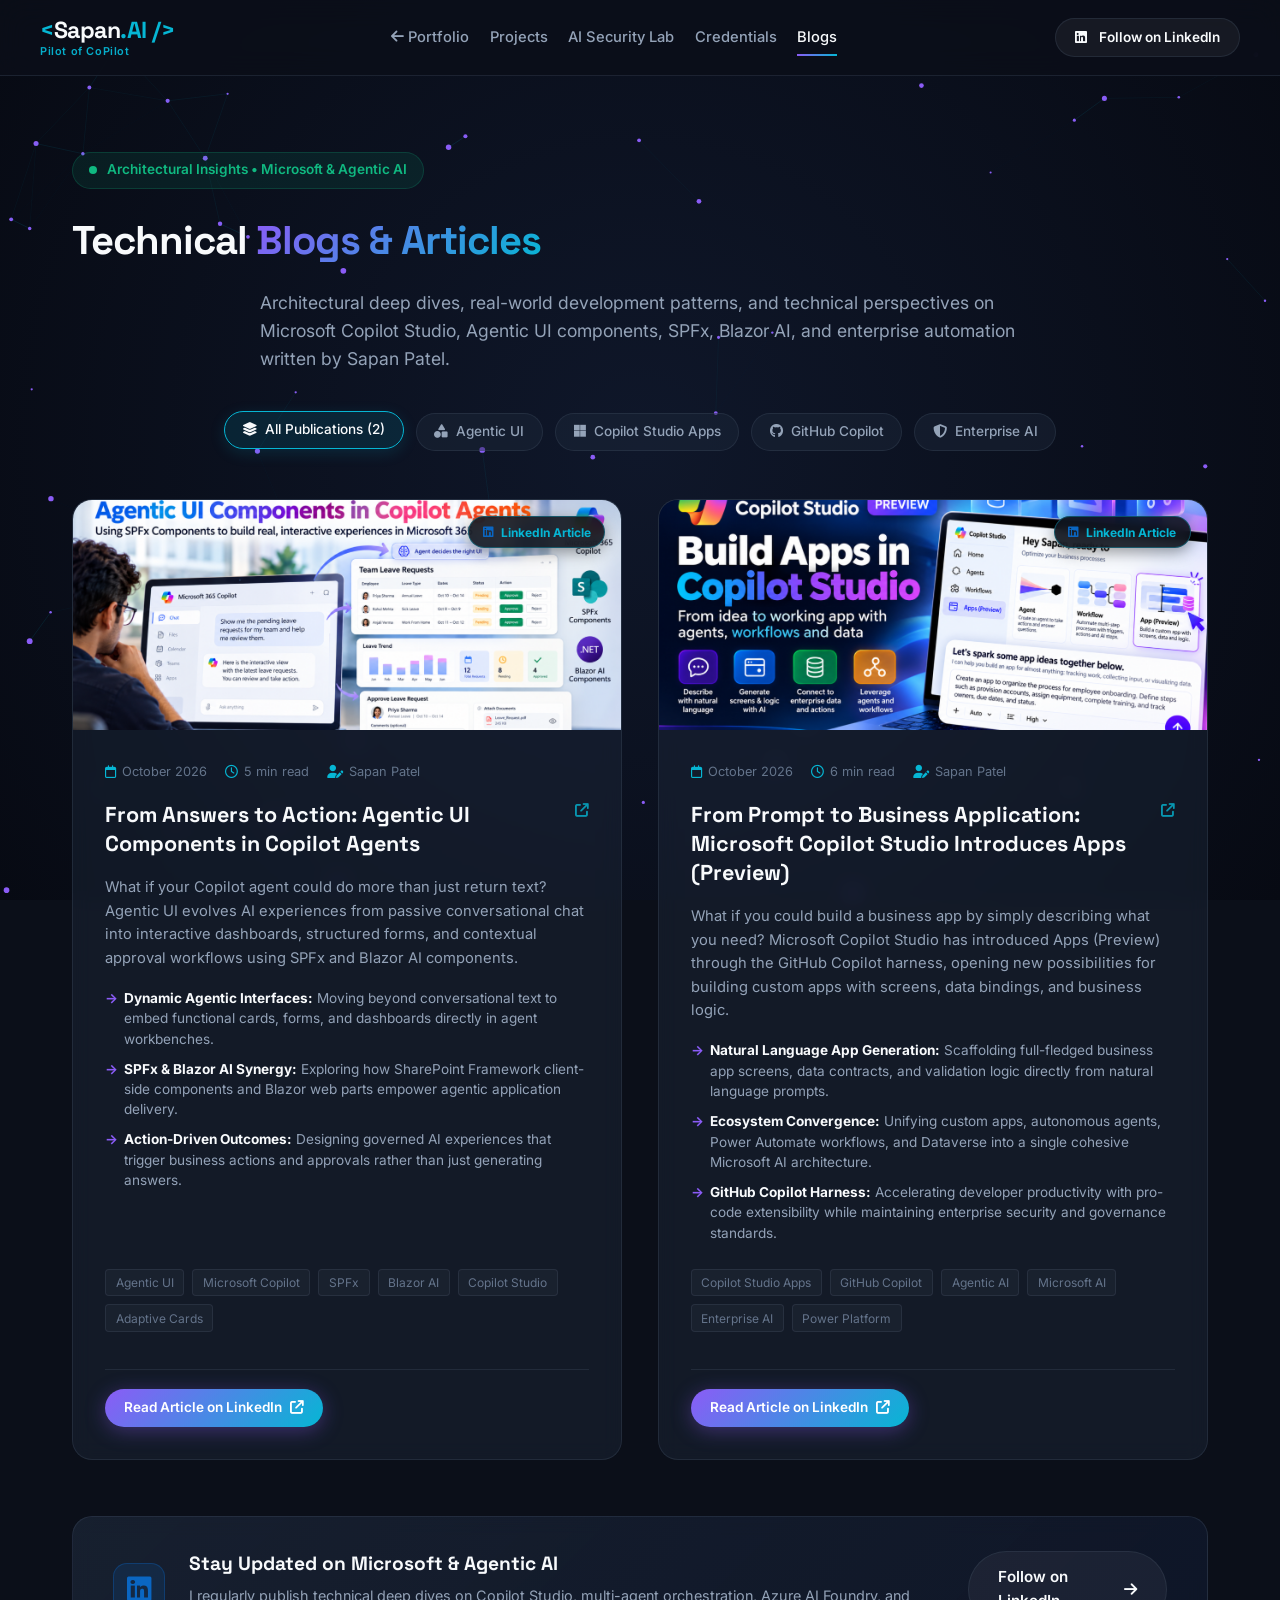
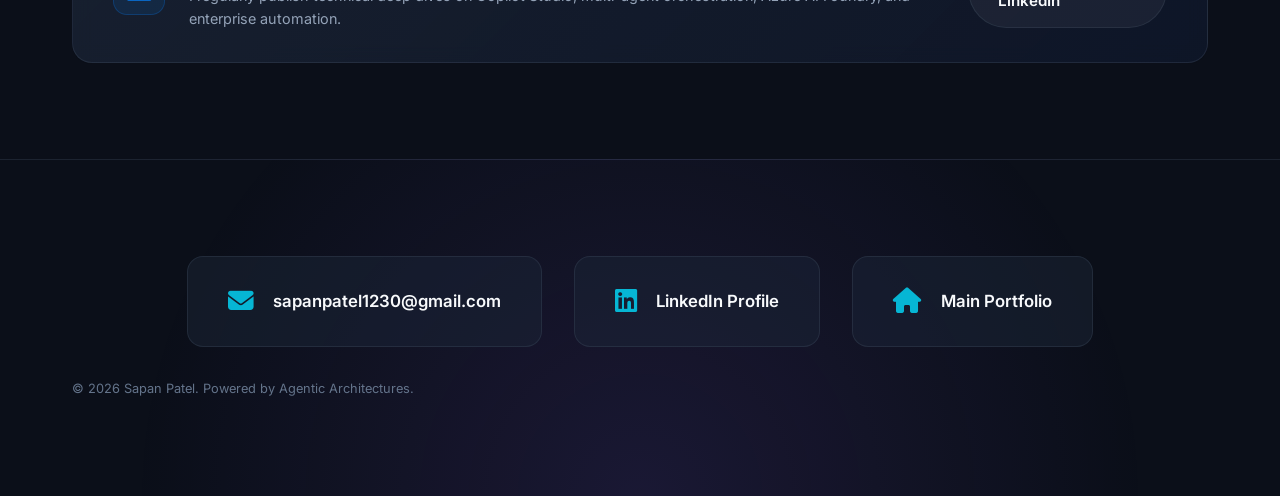
==== commit 359c0877: "feat: add Blogs option to header navigation linking to standalone blogs.html" ====
--- a/blogs.html
+++ b/blogs.html
@@ -12,7 +12,7 @@
     <!-- FontAwesome icons -->
     <link rel="stylesheet" href="https://cdnjs.cloudflare.com/ajax/libs/font-awesome/6.4.0/css/all.min.css">
     <!-- Stylesheet -->
-    <link rel="stylesheet" href="index.css?v=30.0">
+    <link rel="stylesheet" href="index.css?v=31.0">
 </head>
 <body class="blogs-page">
     <!-- Canvas for neural particle background -->
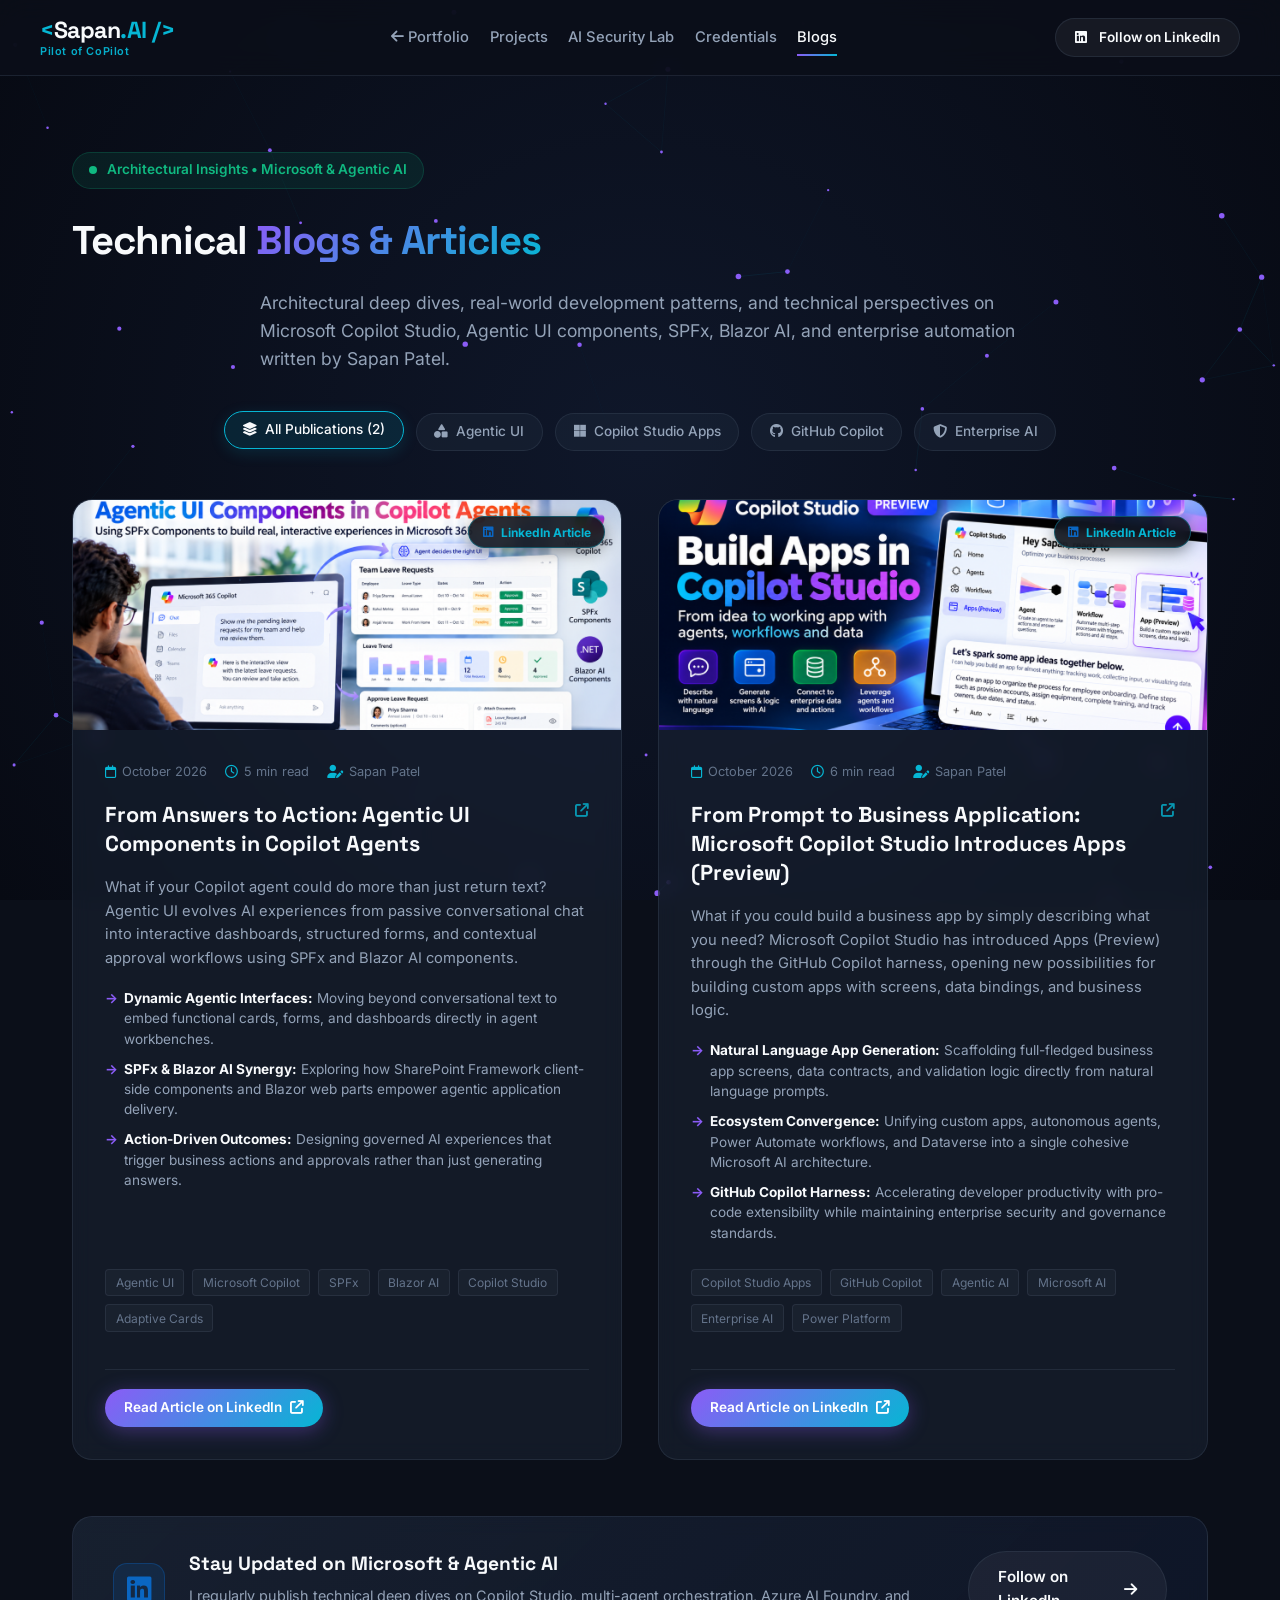
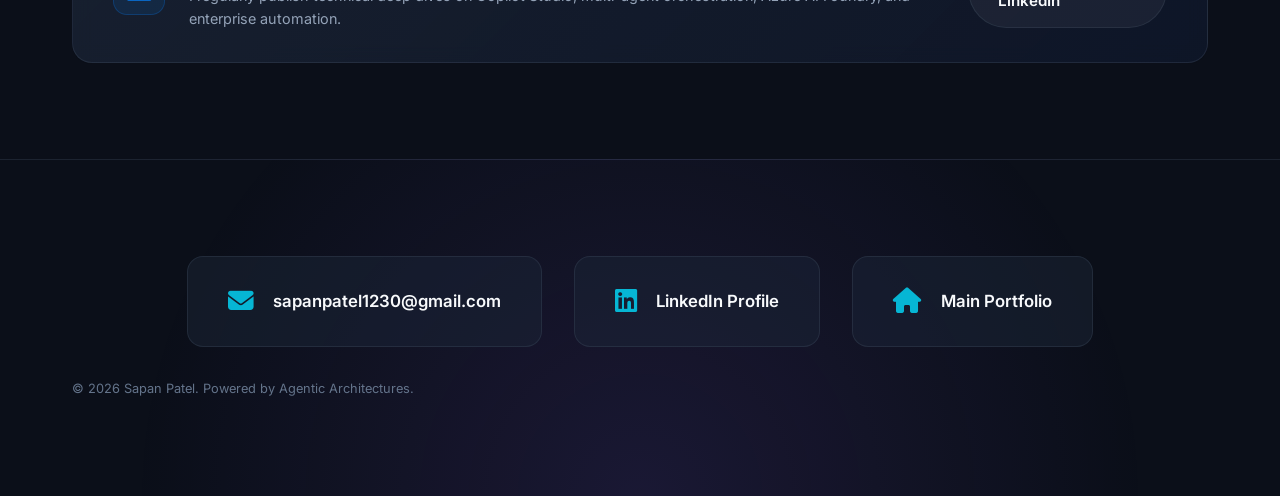
==== commit b594fdc0: "fix: add no-cache meta headers and verify Blogs header link to blogs.html" ====
--- a/blogs.html
+++ b/blogs.html
@@ -5,6 +5,9 @@
     <meta name="viewport" content="width=device-width, initial-scale=1.0">
     <title>Technical Blogs &amp; Articles | Sapan Patel - AI Automation Lead &amp; Agent Architect</title>
     <meta name="description" content="Technical publications, articles, and architectural deep dives by Sapan Patel on Microsoft Copilot Studio, Agentic UI, SPFx, Blazor AI, and autonomous enterprise systems.">
+    <meta http-equiv="Cache-Control" content="no-cache, no-store, must-revalidate">
+    <meta http-equiv="Pragma" content="no-cache">
+    <meta http-equiv="Expires" content="0">
     <!-- Google Fonts -->
     <link rel="preconnect" href="https://fonts.googleapis.com">
     <link rel="preconnect" href="https://fonts.gstatic.com" crossorigin>
@@ -12,7 +15,7 @@
     <!-- FontAwesome icons -->
     <link rel="stylesheet" href="https://cdnjs.cloudflare.com/ajax/libs/font-awesome/6.4.0/css/all.min.css">
     <!-- Stylesheet -->
-    <link rel="stylesheet" href="index.css?v=31.0">
+    <link rel="stylesheet" href="index.css?v=32.0">
 </head>
 <body class="blogs-page">
     <!-- Canvas for neural particle background -->
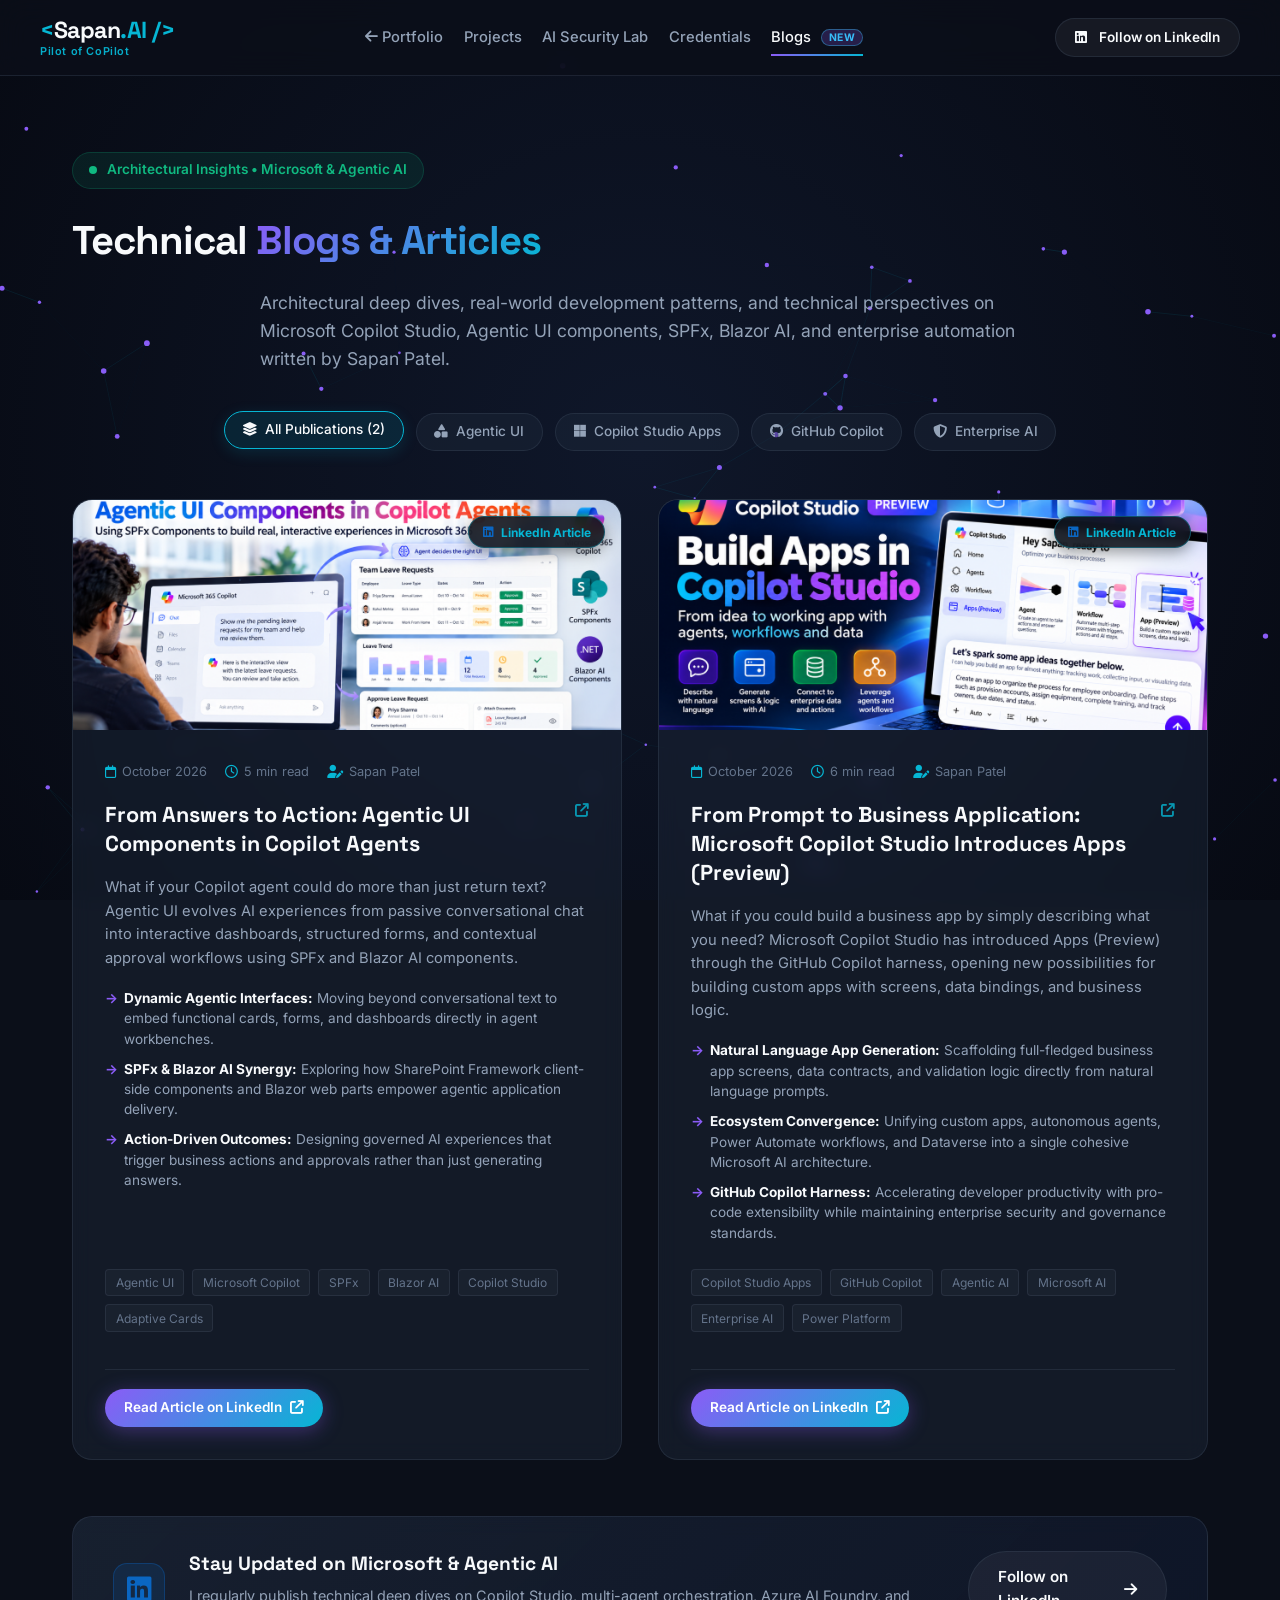
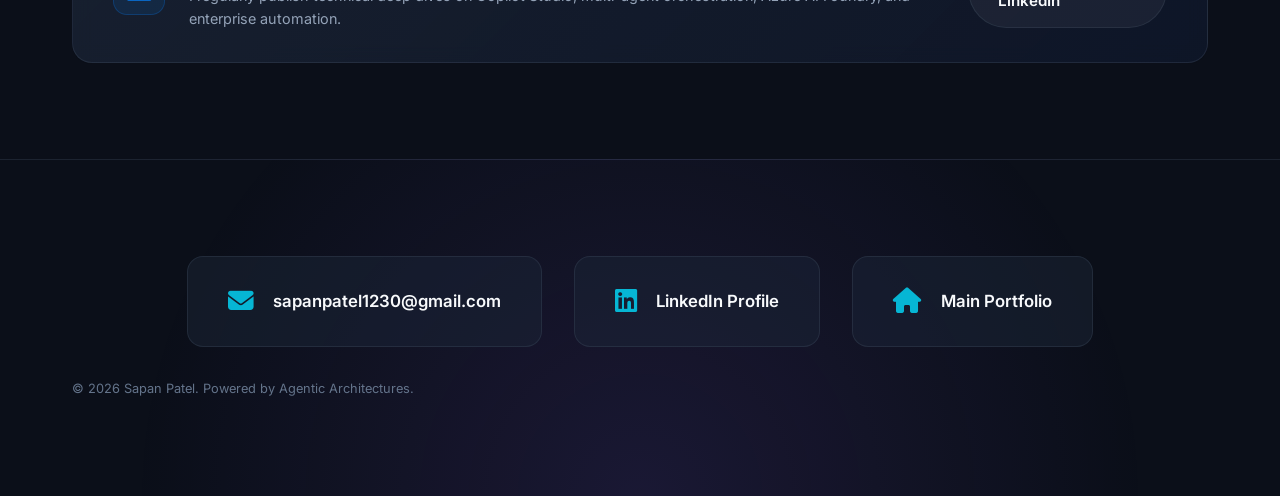
==== commit 7a376986: "feat: enhance Blogs header link visibility with New badge and optimize responsive nav breakpoints" ====
--- a/blogs.html
+++ b/blogs.html
@@ -15,7 +15,7 @@
     <!-- FontAwesome icons -->
     <link rel="stylesheet" href="https://cdnjs.cloudflare.com/ajax/libs/font-awesome/6.4.0/css/all.min.css">
     <!-- Stylesheet -->
-    <link rel="stylesheet" href="index.css?v=32.0">
+    <link rel="stylesheet" href="index.css?v=33.0">
 </head>
 <body class="blogs-page">
     <!-- Canvas for neural particle background -->
@@ -34,7 +34,7 @@
             <a href="index.html#projects" class="nav-link">Projects</a>
             <a href="prompt-propagation-firewall.html" class="nav-link">AI Security Lab</a>
             <a href="index.html#credentials" class="nav-link">Credentials</a>
-            <a href="blogs.html" class="nav-link active">Blogs</a>
+            <a href="blogs.html" class="nav-link active">Blogs <span class="nav-badge-pill">New</span></a>
         </nav>
         <div class="header-cta">
             <a href="https://in.linkedin.com/in/sapan-patel-807321222" target="_blank" rel="noopener noreferrer" class="btn btn-secondary btn-sm">
@@ -52,7 +52,7 @@
         <a href="index.html#projects" class="mobile-link">Projects</a>
         <a href="prompt-propagation-firewall.html" class="mobile-link">AI Security Lab</a>
         <a href="index.html#credentials" class="mobile-link">Credentials</a>
-        <a href="blogs.html" class="mobile-link active">Blogs</a>
+        <a href="blogs.html" class="mobile-link active">Blogs <span class="nav-badge-pill">New</span></a>
         <a href="https://in.linkedin.com/in/sapan-patel-807321222" target="_blank" rel="noopener noreferrer" class="mobile-link">
             <i class="fa-brands fa-linkedin"></i> LinkedIn Profile
         </a>
--- a/index.css
+++ b/index.css
@@ -169,6 +169,32 @@
     width: 100%;
 }
 
+.nav-badge-pill {
+    display: inline-flex;
+    align-items: center;
+    padding: 0.15rem 0.45rem;
+    font-size: 0.65rem;
+    font-weight: 700;
+    text-transform: uppercase;
+    letter-spacing: 0.5px;
+    background: rgba(139, 92, 246, 0.22);
+    color: #38bdf8;
+    border: 1px solid rgba(56, 189, 248, 0.4);
+    border-radius: 20px;
+    margin-left: 0.35rem;
+    vertical-align: middle;
+    line-height: 1;
+    transition: var(--transition);
+}
+
+.nav-link:hover .nav-badge-pill,
+.mobile-link:hover .nav-badge-pill {
+    background: rgba(56, 189, 248, 0.25);
+    border-color: #38bdf8;
+    color: #ffffff;
+    box-shadow: 0 0 10px rgba(56, 189, 248, 0.4);
+}
+
 .mobile-menu-btn {
     display: none;
     background: none;
@@ -2287,23 +2313,23 @@
     }
 }
 
-@media (max-width: 1200px) {
+@media (max-width: 1240px) {
     .header {
-        padding: 0 1.75rem;
+        padding: 0 1.5rem;
     }
     .nav-links {
-        gap: 1.15rem;
+        gap: 0.95rem;
     }
     .nav-link {
-        font-size: 0.88rem;
+        font-size: 0.86rem;
     }
     .header-cta .btn-sm {
-        padding: 0.45rem 1rem;
-        font-size: 0.82rem;
-    }
-}
-
-@media (max-width: 1040px) {
+        padding: 0.42rem 0.9rem;
+        font-size: 0.8rem;
+    }
+}
+
+@media (max-width: 1100px) {
     .header {
         padding: 0 1.5rem;
         height: 70px;
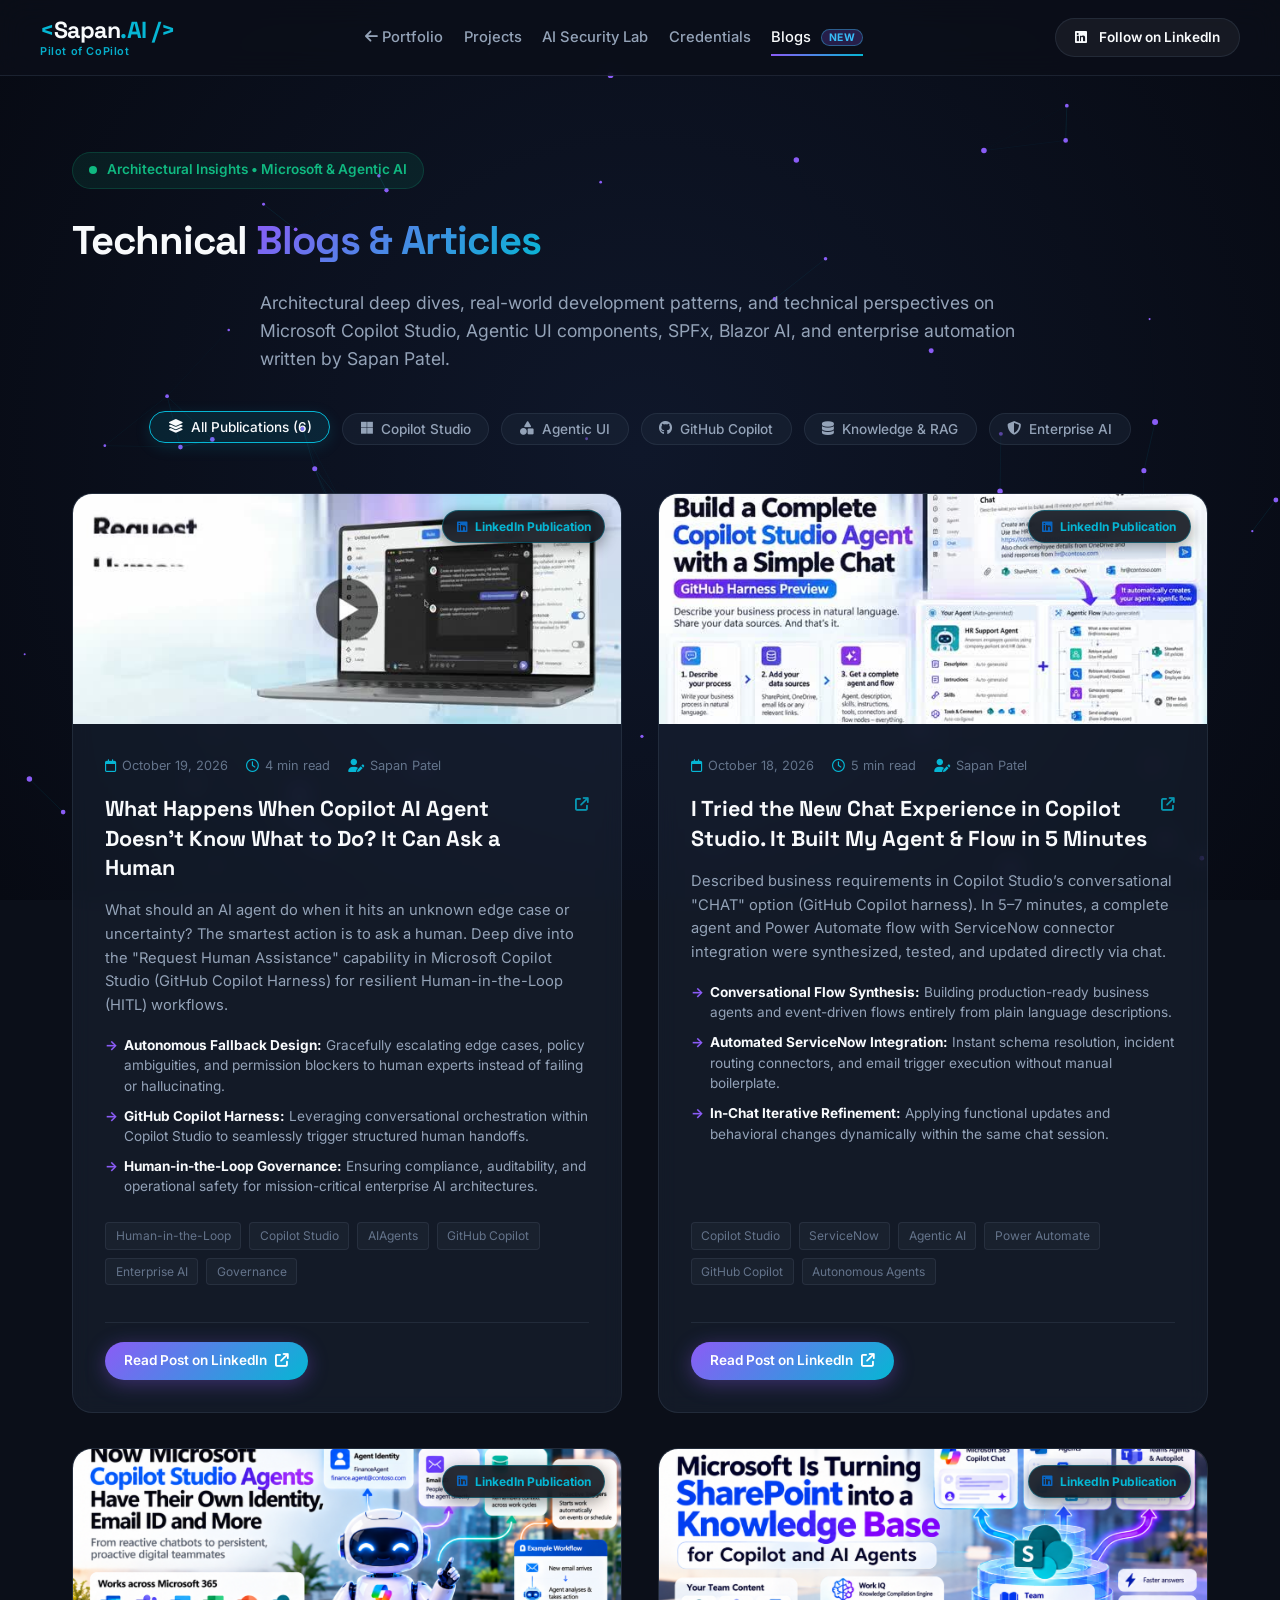
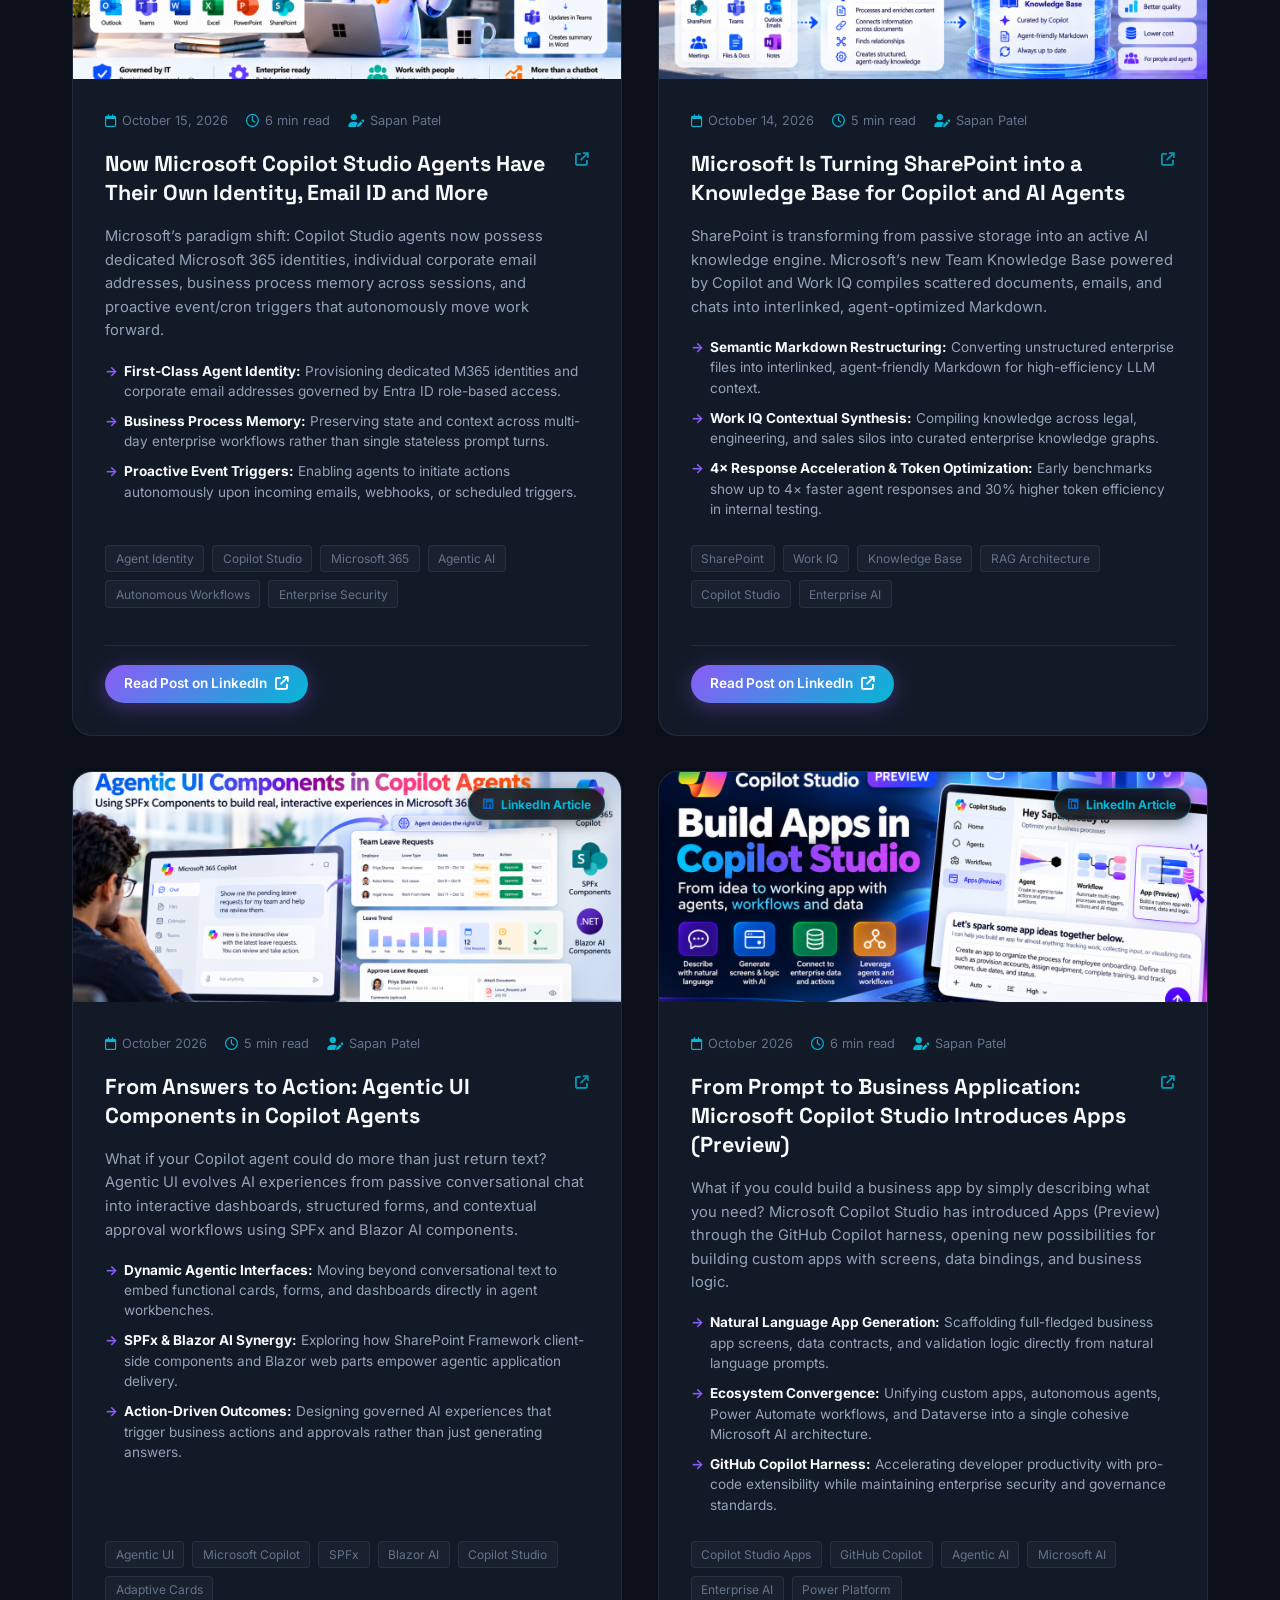
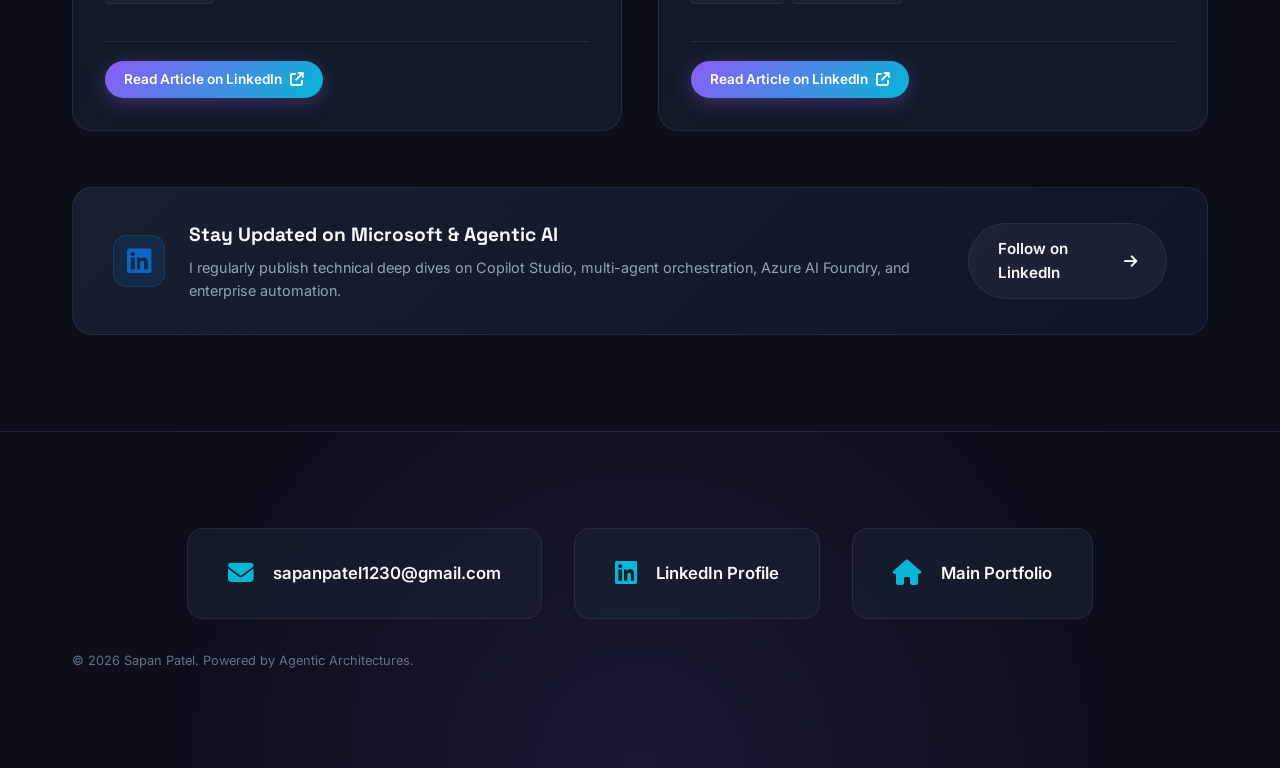
==== commit 79aab0ca: "feat: add 4 new LinkedIn publications to blogs page with high-res visuals and interactive category f" ====
--- a/blogs.html
+++ b/blogs.html
@@ -15,7 +15,7 @@
     <!-- FontAwesome icons -->
     <link rel="stylesheet" href="https://cdnjs.cloudflare.com/ajax/libs/font-awesome/6.4.0/css/all.min.css">
     <!-- Stylesheet -->
-    <link rel="stylesheet" href="index.css?v=33.0">
+    <link rel="stylesheet" href="index.css?v=34.0">
 </head>
 <body class="blogs-page">
     <!-- Canvas for neural particle background -->
@@ -76,11 +76,12 @@
 
                 <!-- Filter Topics Strip -->
                 <div class="blog-filter-strip">
-                    <span class="blog-filter-pill active"><i class="fa-solid fa-layer-group"></i> All Publications (2)</span>
-                    <span class="blog-filter-pill"><i class="fa-solid fa-shapes"></i> Agentic UI</span>
-                    <span class="blog-filter-pill"><i class="fa-brands fa-microsoft"></i> Copilot Studio Apps</span>
-                    <span class="blog-filter-pill"><i class="fa-brands fa-github"></i> GitHub Copilot</span>
-                    <span class="blog-filter-pill"><i class="fa-solid fa-shield-halved"></i> Enterprise AI</span>
+                    <button class="blog-filter-pill active" data-filter="all"><i class="fa-solid fa-layer-group"></i> All Publications (6)</button>
+                    <button class="blog-filter-pill" data-filter="copilot-studio"><i class="fa-brands fa-microsoft"></i> Copilot Studio</button>
+                    <button class="blog-filter-pill" data-filter="agentic-ui"><i class="fa-solid fa-shapes"></i> Agentic UI</button>
+                    <button class="blog-filter-pill" data-filter="github-copilot"><i class="fa-brands fa-github"></i> GitHub Copilot</button>
+                    <button class="blog-filter-pill" data-filter="knowledge"><i class="fa-solid fa-database"></i> Knowledge &amp; RAG</button>
+                    <button class="blog-filter-pill" data-filter="enterprise-ai"><i class="fa-solid fa-shield-halved"></i> Enterprise AI</button>
                 </div>
             </div>
         </section>
@@ -89,8 +90,180 @@
         <section class="section blogs-content-section" style="padding-top: 0;">
             <div class="container">
                 <div class="blogs-grid">
-                    <!-- Blog Card 1: Agentic UI Components in Copilot Agents -->
-                    <article class="blog-card animate-card">
+                    <!-- Blog Card 1: Request Human Assistance in Copilot AI Agents -->
+                    <article class="blog-card animate-card" data-category="all copilot-studio enterprise-ai github-copilot">
+                        <div class="blog-image-wrapper">
+                            <img src="images/blog_human_assistance.jpg" alt="What Happens When Copilot AI Agent Doesn't Know What to Do? It Can Ask a Human" class="blog-img" loading="lazy">
+                            <span class="blog-platform-badge">
+                                <i class="fa-brands fa-linkedin"></i> LinkedIn Publication
+                            </span>
+                        </div>
+                        <div class="blog-body">
+                            <div class="blog-meta">
+                                <span class="blog-meta-item"><i class="fa-regular fa-calendar"></i> October 19, 2026</span>
+                                <span class="blog-meta-item"><i class="fa-regular fa-clock"></i> 4 min read</span>
+                                <span class="blog-meta-item"><i class="fa-solid fa-user-pen"></i> Sapan Patel</span>
+                            </div>
+                            <h2 class="blog-title">
+                                <a href="https://lnkd.in/p/dhaPcZSx" target="_blank" rel="noopener noreferrer" class="blog-title-link">
+                                    What Happens When Copilot AI Agent Doesn't Know What to Do? It Can Ask a Human <i class="fa-solid fa-arrow-up-right-from-square"></i>
+                                </a>
+                            </h2>
+                            <p class="blog-desc">
+                                What should an AI agent do when it hits an unknown edge case or uncertainty? The smartest action is to ask a human. Deep dive into the "Request Human Assistance" capability in Microsoft Copilot Studio (GitHub Copilot Harness) for resilient Human-in-the-Loop (HITL) workflows.
+                            </p>
+                            <ul class="blog-bullets">
+                                <li><strong>Autonomous Fallback Design:</strong> Gracefully escalating edge cases, policy ambiguities, and permission blockers to human experts instead of failing or hallucinating.</li>
+                                <li><strong>GitHub Copilot Harness:</strong> Leveraging conversational orchestration within Copilot Studio to seamlessly trigger structured human handoffs.</li>
+                                <li><strong>Human-in-the-Loop Governance:</strong> Ensuring compliance, auditability, and operational safety for mission-critical enterprise AI architectures.</li>
+                            </ul>
+                            <div class="blog-tags">
+                                <span class="tag">Human-in-the-Loop</span>
+                                <span class="tag">Copilot Studio</span>
+                                <span class="tag">AIAgents</span>
+                                <span class="tag">GitHub Copilot</span>
+                                <span class="tag">Enterprise AI</span>
+                                <span class="tag">Governance</span>
+                            </div>
+                            <div class="blog-footer">
+                                <a href="https://lnkd.in/p/dhaPcZSx" target="_blank" rel="noopener noreferrer" class="btn btn-primary btn-sm blog-btn">
+                                    Read Post on LinkedIn <i class="fa-solid fa-arrow-up-right-from-square"></i>
+                                </a>
+                            </div>
+                        </div>
+                    </article>
+
+                    <!-- Blog Card 2: Chat Experience in Copilot Studio (ServiceNow Agent & Flow) -->
+                    <article class="blog-card animate-card" data-category="all copilot-studio enterprise-ai github-copilot">
+                        <div class="blog-image-wrapper">
+                            <img src="images/blog_copilot_studio_chat.jpg" alt="I Tried the New Chat Experience in Copilot Studio. It Built My Agent & Flow in 5 Minutes" class="blog-img" loading="lazy">
+                            <span class="blog-platform-badge">
+                                <i class="fa-brands fa-linkedin"></i> LinkedIn Publication
+                            </span>
+                        </div>
+                        <div class="blog-body">
+                            <div class="blog-meta">
+                                <span class="blog-meta-item"><i class="fa-regular fa-calendar"></i> October 18, 2026</span>
+                                <span class="blog-meta-item"><i class="fa-regular fa-clock"></i> 5 min read</span>
+                                <span class="blog-meta-item"><i class="fa-solid fa-user-pen"></i> Sapan Patel</span>
+                            </div>
+                            <h2 class="blog-title">
+                                <a href="https://lnkd.in/p/dAQz-Z6Y" target="_blank" rel="noopener noreferrer" class="blog-title-link">
+                                    I Tried the New Chat Experience in Copilot Studio. It Built My Agent &amp; Flow in 5 Minutes <i class="fa-solid fa-arrow-up-right-from-square"></i>
+                                </a>
+                            </h2>
+                            <p class="blog-desc">
+                                Described business requirements in Copilot Studio’s conversational "CHAT" option (GitHub Copilot harness). In 5–7 minutes, a complete agent and Power Automate flow with ServiceNow connector integration were synthesized, tested, and updated directly via chat.
+                            </p>
+                            <ul class="blog-bullets">
+                                <li><strong>Conversational Flow Synthesis:</strong> Building production-ready business agents and event-driven flows entirely from plain language descriptions.</li>
+                                <li><strong>Automated ServiceNow Integration:</strong> Instant schema resolution, incident routing connectors, and email trigger execution without manual boilerplate.</li>
+                                <li><strong>In-Chat Iterative Refinement:</strong> Applying functional updates and behavioral changes dynamically within the same chat session.</li>
+                            </ul>
+                            <div class="blog-tags">
+                                <span class="tag">Copilot Studio</span>
+                                <span class="tag">ServiceNow</span>
+                                <span class="tag">Agentic AI</span>
+                                <span class="tag">Power Automate</span>
+                                <span class="tag">GitHub Copilot</span>
+                                <span class="tag">Autonomous Agents</span>
+                            </div>
+                            <div class="blog-footer">
+                                <a href="https://lnkd.in/p/dAQz-Z6Y" target="_blank" rel="noopener noreferrer" class="btn btn-primary btn-sm blog-btn">
+                                    Read Post on LinkedIn <i class="fa-solid fa-arrow-up-right-from-square"></i>
+                                </a>
+                            </div>
+                        </div>
+                    </article>
+
+                    <!-- Blog Card 3: Agents Have Their Own Identity, Email ID & Memory -->
+                    <article class="blog-card animate-card" data-category="all copilot-studio enterprise-ai">
+                        <div class="blog-image-wrapper">
+                            <img src="images/blog_agent_identity.jpg" alt="Now Microsoft Copilot Studio Agents Have Their Own Identity, Email ID and More" class="blog-img" loading="lazy">
+                            <span class="blog-platform-badge">
+                                <i class="fa-brands fa-linkedin"></i> LinkedIn Publication
+                            </span>
+                        </div>
+                        <div class="blog-body">
+                            <div class="blog-meta">
+                                <span class="blog-meta-item"><i class="fa-regular fa-calendar"></i> October 15, 2026</span>
+                                <span class="blog-meta-item"><i class="fa-regular fa-clock"></i> 6 min read</span>
+                                <span class="blog-meta-item"><i class="fa-solid fa-user-pen"></i> Sapan Patel</span>
+                            </div>
+                            <h2 class="blog-title">
+                                <a href="https://lnkd.in/p/dXCRg-yP" target="_blank" rel="noopener noreferrer" class="blog-title-link">
+                                    Now Microsoft Copilot Studio Agents Have Their Own Identity, Email ID and More <i class="fa-solid fa-arrow-up-right-from-square"></i>
+                                </a>
+                            </h2>
+                            <p class="blog-desc">
+                                Microsoft’s paradigm shift: Copilot Studio agents now possess dedicated Microsoft 365 identities, individual corporate email addresses, business process memory across sessions, and proactive event/cron triggers that autonomously move work forward.
+                            </p>
+                            <ul class="blog-bullets">
+                                <li><strong>First-Class Agent Identity:</strong> Provisioning dedicated M365 identities and corporate email addresses governed by Entra ID role-based access.</li>
+                                <li><strong>Business Process Memory:</strong> Preserving state and context across multi-day enterprise workflows rather than single stateless prompt turns.</li>
+                                <li><strong>Proactive Event Triggers:</strong> Enabling agents to initiate actions autonomously upon incoming emails, webhooks, or scheduled triggers.</li>
+                            </ul>
+                            <div class="blog-tags">
+                                <span class="tag">Agent Identity</span>
+                                <span class="tag">Copilot Studio</span>
+                                <span class="tag">Microsoft 365</span>
+                                <span class="tag">Agentic AI</span>
+                                <span class="tag">Autonomous Workflows</span>
+                                <span class="tag">Enterprise Security</span>
+                            </div>
+                            <div class="blog-footer">
+                                <a href="https://lnkd.in/p/dXCRg-yP" target="_blank" rel="noopener noreferrer" class="btn btn-primary btn-sm blog-btn">
+                                    Read Post on LinkedIn <i class="fa-solid fa-arrow-up-right-from-square"></i>
+                                </a>
+                            </div>
+                        </div>
+                    </article>
+
+                    <!-- Blog Card 4: SharePoint Knowledge Base for Copilot & AI Agents -->
+                    <article class="blog-card animate-card" data-category="all copilot-studio enterprise-ai knowledge">
+                        <div class="blog-image-wrapper">
+                            <img src="images/blog_sharepoint_knowledge_base.jpg" alt="Microsoft Is Turning SharePoint into a Knowledge Base for Copilot and AI Agents" class="blog-img" loading="lazy">
+                            <span class="blog-platform-badge">
+                                <i class="fa-brands fa-linkedin"></i> LinkedIn Publication
+                            </span>
+                        </div>
+                        <div class="blog-body">
+                            <div class="blog-meta">
+                                <span class="blog-meta-item"><i class="fa-regular fa-calendar"></i> October 14, 2026</span>
+                                <span class="blog-meta-item"><i class="fa-regular fa-clock"></i> 5 min read</span>
+                                <span class="blog-meta-item"><i class="fa-solid fa-user-pen"></i> Sapan Patel</span>
+                            </div>
+                            <h2 class="blog-title">
+                                <a href="https://lnkd.in/p/dsC-Z8Wy" target="_blank" rel="noopener noreferrer" class="blog-title-link">
+                                    Microsoft Is Turning SharePoint into a Knowledge Base for Copilot and AI Agents <i class="fa-solid fa-arrow-up-right-from-square"></i>
+                                </a>
+                            </h2>
+                            <p class="blog-desc">
+                                SharePoint is transforming from passive storage into an active AI knowledge engine. Microsoft’s new Team Knowledge Base powered by Copilot and Work IQ compiles scattered documents, emails, and chats into interlinked, agent-optimized Markdown.
+                            </p>
+                            <ul class="blog-bullets">
+                                <li><strong>Semantic Markdown Restructuring:</strong> Converting unstructured enterprise files into interlinked, agent-friendly Markdown for high-efficiency LLM context.</li>
+                                <li><strong>Work IQ Contextual Synthesis:</strong> Compiling knowledge across legal, engineering, and sales silos into curated enterprise knowledge graphs.</li>
+                                <li><strong>4× Response Acceleration &amp; Token Optimization:</strong> Early benchmarks show up to 4× faster agent responses and 30% higher token efficiency in internal testing.</li>
+                            </ul>
+                            <div class="blog-tags">
+                                <span class="tag">SharePoint</span>
+                                <span class="tag">Work IQ</span>
+                                <span class="tag">Knowledge Base</span>
+                                <span class="tag">RAG Architecture</span>
+                                <span class="tag">Copilot Studio</span>
+                                <span class="tag">Enterprise AI</span>
+                            </div>
+                            <div class="blog-footer">
+                                <a href="https://lnkd.in/p/dsC-Z8Wy" target="_blank" rel="noopener noreferrer" class="btn btn-primary btn-sm blog-btn">
+                                    Read Post on LinkedIn <i class="fa-solid fa-arrow-up-right-from-square"></i>
+                                </a>
+                            </div>
+                        </div>
+                    </article>
+
+                    <!-- Blog Card 5: Agentic UI Components in Copilot Agents -->
+                    <article class="blog-card animate-card" data-category="all agentic-ui copilot-studio enterprise-ai">
                         <div class="blog-image-wrapper">
                             <img src="images/blog_agentic_ui.jpg" alt="From Answers to Action: Agentic UI Components in Copilot Agents" class="blog-img" loading="lazy">
                             <span class="blog-platform-badge">
@@ -132,8 +305,8 @@
                         </div>
                     </article>
 
-                    <!-- Blog Card 2: Copilot Studio Introduces Apps (Preview) -->
-                    <article class="blog-card animate-card">
+                    <!-- Blog Card 6: Copilot Studio Introduces Apps (Preview) -->
+                    <article class="blog-card animate-card" data-category="all copilot-studio github-copilot enterprise-ai">
                         <div class="blog-image-wrapper">
                             <img src="images/blog_copilot_studio_apps.jpg" alt="From Prompt to Business Application: Microsoft Copilot Studio Introduces Apps" class="blog-img" loading="lazy">
                             <span class="blog-platform-badge">
@@ -220,6 +393,33 @@
     </main>
 
     <!-- Interactivity Engine -->
-    <script src="main.js?v=25.0"></script>
+    <script src="main.js?v=33.0"></script>
+    <script>
+        // Interactive Category Filter for Blogs
+        document.addEventListener('DOMContentLoaded', () => {
+            const pills = document.querySelectorAll('.blog-filter-pill');
+            const cards = document.querySelectorAll('.blog-card');
+
+            pills.forEach(pill => {
+                pill.addEventListener('click', () => {
+                    pills.forEach(p => p.classList.remove('active'));
+                    pill.classList.add('active');
+
+                    const filter = pill.getAttribute('data-filter');
+
+                    cards.forEach(card => {
+                        const categories = (card.getAttribute('data-category') || '').split(' ');
+                        if (filter === 'all' || categories.includes(filter)) {
+                            card.style.display = 'flex';
+                            card.style.opacity = '1';
+                            card.style.transform = 'translateY(0)';
+                        } else {
+                            card.style.display = 'none';
+                        }
+                    });
+                });
+            });
+        });
+    </script>
 </body>
 </html>
--- a/index.css
+++ b/index.css
@@ -3655,6 +3655,8 @@
     color: var(--text-secondary);
     font-size: 0.85rem;
     font-weight: 500;
+    font-family: inherit;
+    outline: none;
     padding: 0.45rem 1.1rem;
     border-radius: 50px;
     display: inline-flex;
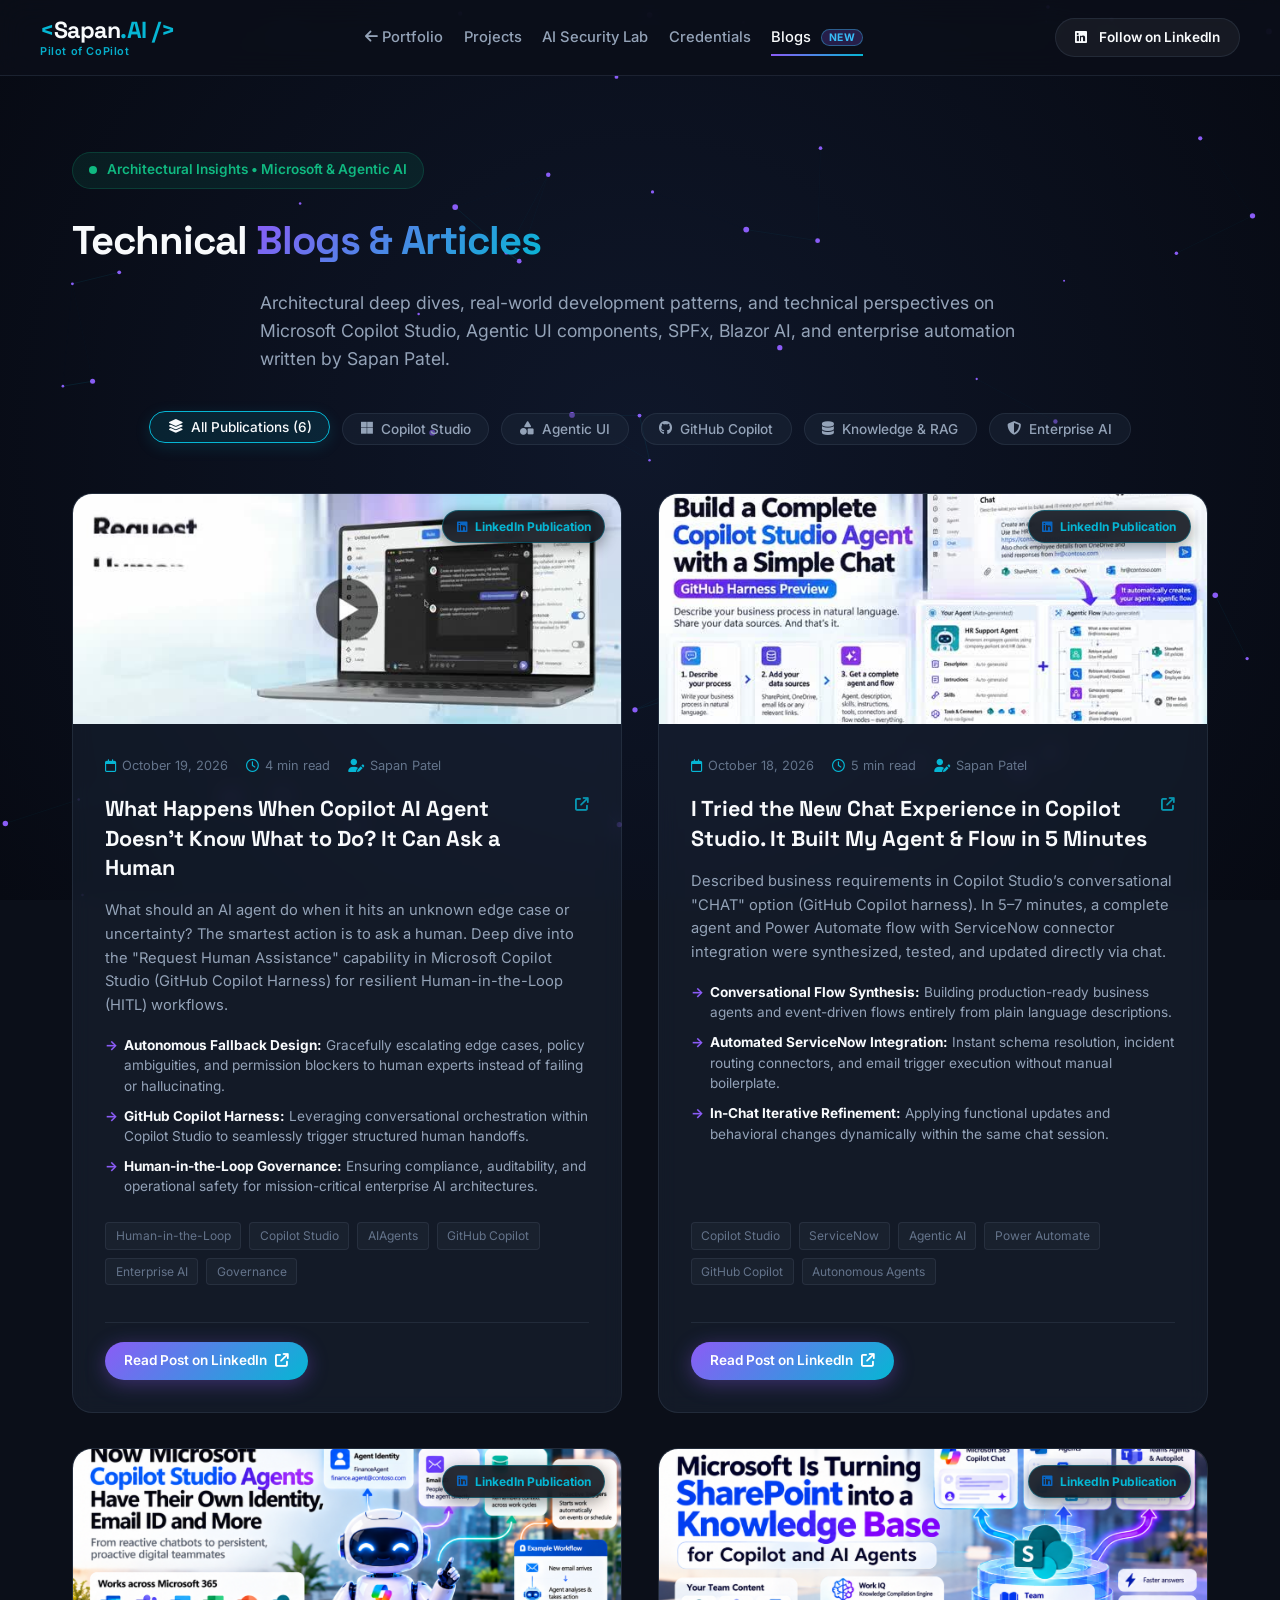
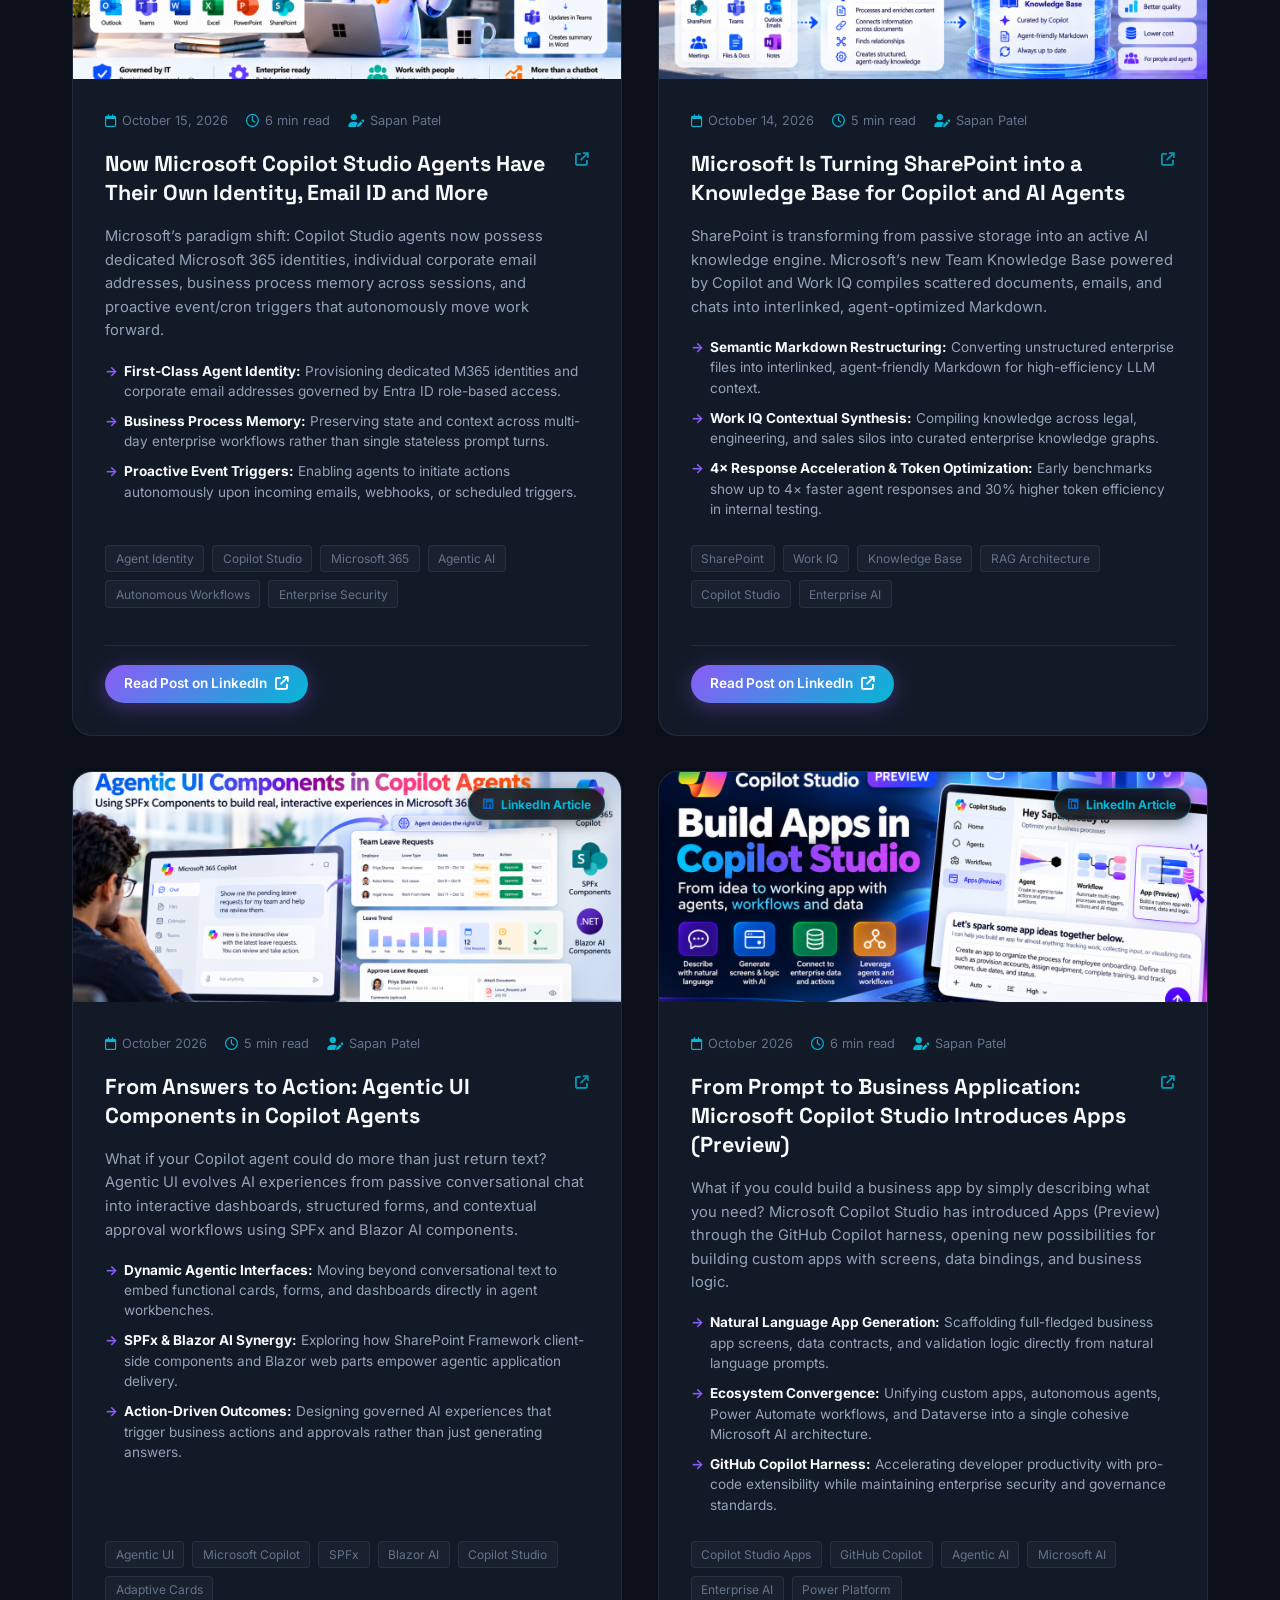
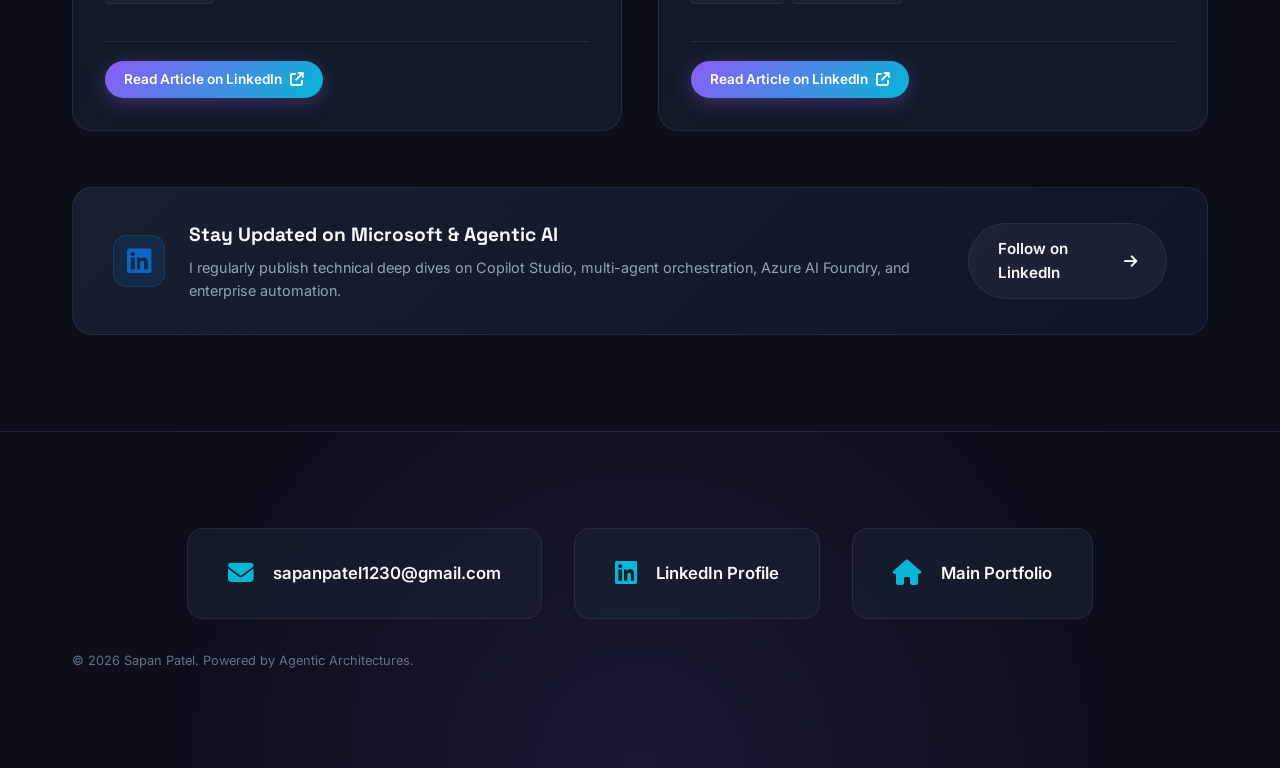
==== commit ae724702: "feat: add Microsoft Copilot Studio Gallery official selection achievement" ====
--- a/blogs.html
+++ b/blogs.html
@@ -15,7 +15,7 @@
     <!-- FontAwesome icons -->
     <link rel="stylesheet" href="https://cdnjs.cloudflare.com/ajax/libs/font-awesome/6.4.0/css/all.min.css">
     <!-- Stylesheet -->
-    <link rel="stylesheet" href="index.css?v=34.0">
+    <link rel="stylesheet" href="index.css?v=36.0">
 </head>
 <body class="blogs-page">
     <!-- Canvas for neural particle background -->
--- a/index.css
+++ b/index.css
@@ -1412,9 +1412,40 @@
 
 .cert-badge-header {
     display: flex;
-    align-items: center;
+    align-items: flex-start;
     justify-content: space-between;
     gap: 0.5rem;
+}
+
+.cert-badge-header h4 {
+    margin: 0;
+    line-height: 1.25;
+}
+
+.cert-card-anthropic {
+    border-color: rgba(217, 119, 87, 0.45);
+    background: linear-gradient(135deg, rgba(217, 119, 87, 0.09) 0%, rgba(139, 92, 246, 0.05) 100%);
+    position: relative;
+    box-shadow: 0 4px 20px rgba(217, 119, 87, 0.08);
+}
+
+.cert-card-anthropic:hover {
+    border-color: #E27D60;
+    background: linear-gradient(135deg, rgba(217, 119, 87, 0.15) 0%, rgba(139, 92, 246, 0.1) 100%);
+    box-shadow: 0 6px 24px rgba(217, 119, 87, 0.25);
+    transform: translateY(-3px);
+}
+
+.cert-verify-anthropic {
+    color: #E27D60;
+    background: rgba(217, 119, 87, 0.14);
+    border: 1px solid rgba(217, 119, 87, 0.35);
+}
+
+.cert-card-anthropic:hover .cert-verify-anthropic {
+    background: rgba(217, 119, 87, 0.25);
+    border-color: #E27D60;
+    box-shadow: 0 0 10px rgba(217, 119, 87, 0.35);
 }
 
 .cert-verify-tag {
@@ -1865,6 +1896,336 @@
 .win-info p {
     font-size: 0.85rem;
     color: var(--text-secondary);
+}
+
+/* --- MICROSOFT COPILOT STUDIO GALLERY ACHIEVEMENT CARD --- */
+.gallery-achievement-card {
+    background: linear-gradient(135deg, rgba(0, 120, 212, 0.12) 0%, rgba(15, 23, 42, 0.88) 55%, rgba(139, 92, 246, 0.08) 100%);
+    border: 1px solid rgba(0, 164, 239, 0.4);
+    border-radius: 20px;
+    padding: 2rem;
+    position: relative;
+    overflow: hidden;
+    box-shadow: 0 8px 32px rgba(0, 120, 212, 0.14);
+    transition: var(--transition);
+}
+
+.gallery-achievement-card:hover {
+    border-color: rgba(0, 164, 239, 0.7);
+    box-shadow: 0 12px 40px rgba(0, 164, 239, 0.25);
+    transform: translateY(-2px);
+}
+
+.gallery-achievement-header {
+    display: flex;
+    justify-content: space-between;
+    align-items: flex-start;
+    gap: 1rem;
+    margin-bottom: 1.2rem;
+    flex-wrap: wrap;
+}
+
+.gallery-achievement-brand {
+    display: flex;
+    align-items: flex-start;
+    gap: 1rem;
+}
+
+.ms-gallery-icon-wrap {
+    width: 48px;
+    height: 48px;
+    border-radius: 12px;
+    background: linear-gradient(135deg, rgba(0, 164, 239, 0.25) 0%, rgba(0, 120, 212, 0.45) 100%);
+    border: 1px solid rgba(0, 164, 239, 0.5);
+    display: flex;
+    align-items: center;
+    justify-content: center;
+    font-size: 1.5rem;
+    color: #00a4ef;
+    flex-shrink: 0;
+    box-shadow: 0 4px 16px rgba(0, 164, 239, 0.3);
+}
+
+.gallery-achievement-titles {
+    display: flex;
+    flex-direction: column;
+    gap: 0.35rem;
+}
+
+.gallery-achievement-badge {
+    display: inline-flex;
+    align-items: center;
+    gap: 0.45rem;
+    background: rgba(0, 164, 239, 0.14);
+    border: 1px solid rgba(0, 164, 239, 0.4);
+    color: #38bdf8;
+    font-size: 0.72rem;
+    font-weight: 700;
+    padding: 0.2rem 0.65rem;
+    border-radius: 50px;
+    text-transform: uppercase;
+    letter-spacing: 0.5px;
+    width: fit-content;
+}
+
+.pulse-dot-cyan {
+    width: 7px;
+    height: 7px;
+    background-color: #38bdf8;
+    border-radius: 50%;
+    animation: pulseCyan 1.8s infinite;
+}
+
+@keyframes pulseCyan {
+    0% { transform: scale(0.95); box-shadow: 0 0 0 0 rgba(56, 189, 248, 0.7); }
+    70% { transform: scale(1); box-shadow: 0 0 0 6px rgba(56, 189, 248, 0); }
+    100% { transform: scale(0.95); box-shadow: 0 0 0 0 rgba(56, 189, 248, 0); }
+}
+
+.gallery-achievement-titles h3 {
+    font-family: var(--font-heading);
+    font-size: 1.35rem;
+    font-weight: 700;
+    color: #ffffff;
+    line-height: 1.25;
+    margin: 0;
+}
+
+.gallery-achievement-sub {
+    font-size: 0.82rem;
+    color: var(--text-secondary);
+    margin: 0;
+}
+
+.gallery-visit-btn {
+    display: inline-flex;
+    align-items: center;
+    gap: 0.45rem;
+    padding: 0.5rem 0.95rem;
+    background: rgba(255, 255, 255, 0.05);
+    border: 1px solid rgba(255, 255, 255, 0.15);
+    color: #f1f5f9;
+    font-size: 0.78rem;
+    font-weight: 600;
+    border-radius: 8px;
+    text-decoration: none;
+    transition: var(--transition);
+    white-space: nowrap;
+}
+
+.gallery-visit-btn:hover {
+    background: rgba(0, 164, 239, 0.22);
+    border-color: #00a4ef;
+    color: #38bdf8;
+    transform: translateY(-1px);
+}
+
+.gallery-achievement-lead {
+    font-size: 0.9rem;
+    color: #cbd5e1;
+    line-height: 1.6;
+    margin-bottom: 1.4rem;
+}
+
+.gallery-solutions-grid {
+    display: grid;
+    grid-template-columns: 1fr 1fr;
+    gap: 1.2rem;
+}
+
+.gallery-sol-card {
+    background: rgba(11, 15, 25, 0.78);
+    border: 1px solid rgba(255, 255, 255, 0.08);
+    border-radius: 14px;
+    padding: 1.3rem;
+    display: flex;
+    flex-direction: column;
+    justify-content: space-between;
+    transition: var(--transition);
+}
+
+.gallery-sol-card:hover {
+    background: rgba(15, 23, 42, 0.95);
+    border-color: rgba(0, 164, 239, 0.5);
+    transform: translateY(-3px);
+    box-shadow: 0 8px 24px rgba(0, 0, 0, 0.4);
+}
+
+.gallery-sol-top {
+    display: flex;
+    justify-content: space-between;
+    align-items: center;
+    margin-bottom: 0.8rem;
+    gap: 0.5rem;
+}
+
+.gallery-sol-badge {
+    font-size: 0.7rem;
+    font-weight: 700;
+    padding: 0.25rem 0.65rem;
+    border-radius: 6px;
+    display: inline-flex;
+    align-items: center;
+    gap: 0.35rem;
+    text-transform: uppercase;
+    letter-spacing: 0.3px;
+}
+
+.gallery-sol-badge.it-badge {
+    background: rgba(56, 189, 248, 0.14);
+    color: #38bdf8;
+    border: 1px solid rgba(56, 189, 248, 0.35);
+}
+
+.gallery-sol-badge.sec-badge {
+    background: rgba(168, 85, 247, 0.15);
+    color: #c084fc;
+    border: 1px solid rgba(168, 85, 247, 0.35);
+}
+
+.gallery-sol-type {
+    font-size: 0.7rem;
+    color: var(--text-muted);
+    font-weight: 500;
+}
+
+.gallery-sol-card h4 {
+    font-family: var(--font-heading);
+    font-size: 1.05rem;
+    font-weight: 700;
+    color: #ffffff;
+    margin-bottom: 0.6rem;
+    line-height: 1.3;
+}
+
+.gallery-sol-desc {
+    font-size: 0.82rem;
+    color: #94a3b8;
+    line-height: 1.55;
+    margin-bottom: 1.1rem;
+    flex-grow: 1;
+}
+
+.gallery-sol-footer {
+    display: flex;
+    flex-direction: column;
+    gap: 0.85rem;
+    padding-top: 0.9rem;
+    border-top: 1px solid rgba(255, 255, 255, 0.06);
+}
+
+.gallery-sol-tags {
+    display: flex;
+    flex-wrap: wrap;
+    gap: 0.4rem;
+}
+
+.gallery-sol-tags span {
+    font-size: 0.68rem;
+    padding: 0.15rem 0.55rem;
+    border-radius: 4px;
+    background: rgba(255, 255, 255, 0.04);
+    border: 1px solid rgba(255, 255, 255, 0.08);
+    color: #cbd5e1;
+}
+
+.gallery-sol-link {
+    display: inline-flex;
+    align-items: center;
+    justify-content: center;
+    gap: 0.45rem;
+    padding: 0.6rem 0.95rem;
+    border-radius: 8px;
+    background: linear-gradient(135deg, rgba(0, 164, 239, 0.16) 0%, rgba(0, 120, 212, 0.28) 100%);
+    border: 1px solid rgba(0, 164, 239, 0.45);
+    color: #38bdf8;
+    font-size: 0.8rem;
+    font-weight: 600;
+    text-decoration: none;
+    transition: var(--transition);
+}
+
+.gallery-sol-link:hover {
+    background: linear-gradient(135deg, rgba(0, 164, 239, 0.32) 0%, rgba(0, 120, 212, 0.5) 100%);
+    border-color: #38bdf8;
+    color: #ffffff;
+    box-shadow: 0 4px 16px rgba(0, 164, 239, 0.35);
+}
+
+/* Win item featured for MS Gallery */
+.win-item-ms-gallery {
+    border-color: rgba(0, 164, 239, 0.45);
+    background: linear-gradient(135deg, rgba(0, 164, 239, 0.08) 0%, rgba(15, 23, 42, 0.65) 100%);
+}
+
+.win-item-ms-gallery:hover {
+    border-color: #00a4ef;
+    background: linear-gradient(135deg, rgba(0, 164, 239, 0.14) 0%, rgba(15, 23, 42, 0.85) 100%);
+    box-shadow: 0 4px 20px rgba(0, 164, 239, 0.2);
+    transform: translateY(-2px);
+}
+
+.ms-win-icon {
+    color: #00a4ef;
+}
+
+.win-title-row {
+    display: flex;
+    justify-content: space-between;
+    align-items: center;
+    gap: 0.5rem;
+    margin-bottom: 0.3rem;
+    flex-wrap: wrap;
+}
+
+.win-badge-pill {
+    font-size: 0.65rem;
+    font-weight: 700;
+    color: #38bdf8;
+    background: rgba(0, 164, 239, 0.14);
+    border: 1px solid rgba(0, 164, 239, 0.35);
+    padding: 0.15rem 0.6rem;
+    border-radius: 50px;
+    text-transform: uppercase;
+    display: inline-flex;
+    align-items: center;
+    gap: 0.3rem;
+    letter-spacing: 0.3px;
+}
+
+.win-item-links {
+    display: flex;
+    align-items: center;
+    flex-wrap: wrap;
+    gap: 0.6rem;
+    margin-top: 0.55rem;
+    font-size: 0.8rem;
+}
+
+.win-item-links a {
+    color: #38bdf8;
+    text-decoration: underline;
+    font-weight: 600;
+    display: inline-flex;
+    align-items: center;
+    gap: 0.25rem;
+}
+
+.win-item-links a:hover {
+    color: #ffffff;
+}
+
+.win-sep {
+    color: var(--text-muted);
+}
+
+@media (max-width: 600px) {
+    .gallery-solutions-grid {
+        grid-template-columns: 1fr;
+    }
+    .gallery-achievement-header {
+        flex-direction: column;
+    }
 }
 
 /* --- CONTACT SECTION --- */
